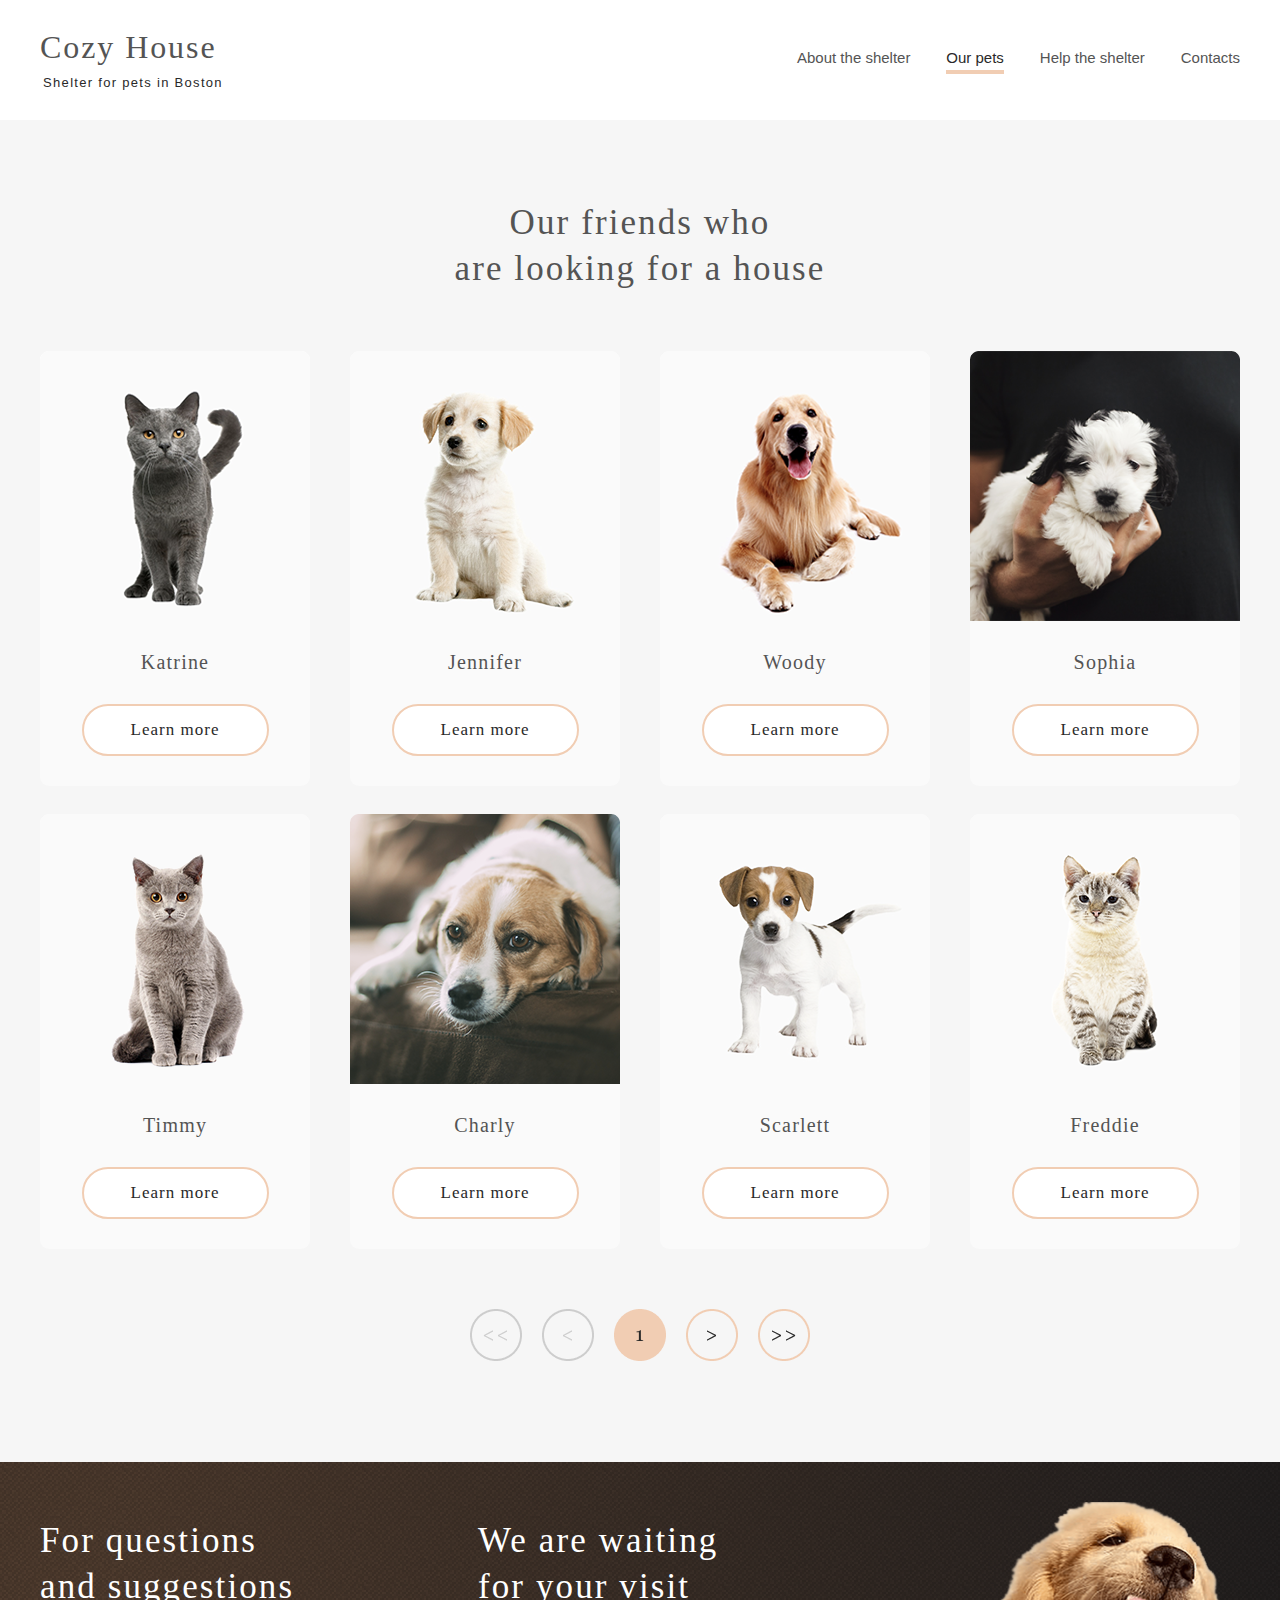
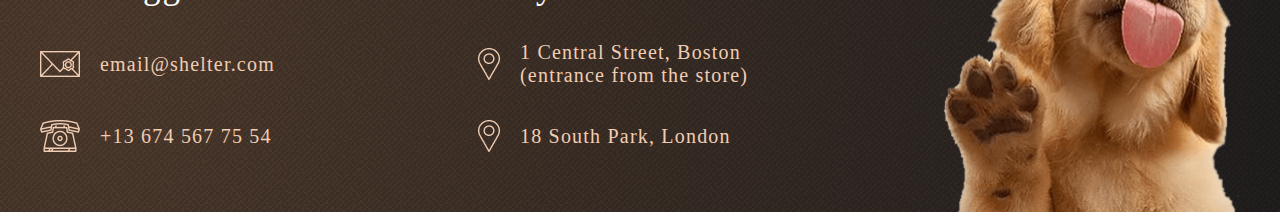
==== shelter/pets.html @ fb8a19b6 "feat: add pets.html, add style for pets.html, fix-bug on index.html" ====
<!DOCTYPE html>
<html lang="en">

<head>
    <meta charset="UTF-8">
    <meta http-equiv="X-UA-Compatible" content="IE=edge">
    <meta name="viewport" content="width=device-width, initial-scale=1.0">
    <link rel="stylesheet" href="./styles/style.css">
    <link rel="stylesheet" href="./fonts/arial/stylesheet.css">
    <link rel="stylesheet" href="./fonts/georgia/stylesheet.css">
    <link rel="shortcut icon" href="https://img.icons8.com/office/80/null/dog.png" type="image/x-icon">
    <title>Our Pets</title>
</head>

<body>
    <div class="wrapper ">
        <div class="wrapper-white">

            <header class="header-white">
                <div class="logo white-logo">
                    <h1>Cozy House</h1>
                    <p>Shelter for pets in Boston</p>
                </div>
                <nav class="nav-white">
                    <ul>
                        <li><a href="#">About the shelter </a></li>
                        <li><a class="a-our-pets" href="#">Our pets<div></div></a></li>
                        <li><a href="#">Help the shelter</a></li>
                        <li><a href="#">Contacts</a></li>
                    </ul>
                </nav>
            </header>

            <main>
                <div class="Our_pets">
                    <div class="content">
                        <div class="title">
                            <h1>Our friends who <br>
                                are looking for a house</h1>
                        </div>

                        <!-- FIRST CAROUSEL -->
                        <div class="carousel-2">

                            <div class="card">
                                <img src="./img/page-pets/carusel/pets-katrine.png" alt="pets katrine">
                                <h3>Katrine</h3>
                                <button>Learn more</button>
                            </div>

                            <div class="card">
                                <img src="./img/page-pets/carusel/pets-jennifer.png" alt="pets jennifer">
                                <h3>Jennifer</h3>
                                <button>Learn more</button>
                            </div>

                            <div class="card">
                                <img src="./img/page-pets/carusel/pets-woody.png" alt="pets woody">
                                <h3>Woody</h3>
                                <button>Learn more</button>
                            </div>
                            <div class="card">
                                <img src="./img/page-pets/carusel/pets-sophia.png" alt="pets Sophia">
                                <h3>Sophia</h3>
                                <button>Learn more</button>
                            </div>
                        </div>

                        <!-- SECOND CAROUSEL -->
                        <div class="carousel-2 carousel-3">

                            <div class="card">
                                <img src="./img/page-pets/carusel/pets-timmy.png" alt="pets Timmy">
                                <h3>Timmy</h3>
                                <button>Learn more</button>
                            </div>

                            <div class="card">
                                <img src="./img/page-pets/carusel/pets-charly.png" alt="pets Charly">
                                <h3>Charly</h3>
                                <button>Learn more</button>
                            </div>

                            <div class="card">
                                <img src="./img/page-pets/carusel/pets-scarlet.png" alt="pets Scarlett">
                                <h3>Scarlett</h3>
                                <button>Learn more</button>
                            </div>
                            <div class="card">
                                <img src="./img/page-pets/carusel/pets-freddie.png" alt="pets Freddie">
                                <h3>Freddie</h3>
                                <button>Learn more</button>
                            </div>
                        </div>

                        <!-- BUTTONS -->
                        <div class="navigation-buttons">
                            <ul>
                                <li><img src="./img/page-pets/buttons/1.png" alt="1"></li>
                                <li><img src="./img/page-pets/buttons/2.png" alt="2"></li>
                                <li><img src="./img/page-pets/buttons/3.png" alt="3"></li>
                                <li><img src="./img/page-pets/buttons/4.png" alt="4"></li>
                                <li><img src="./img/page-pets/buttons/5.png" alt="5"></li>
                            </ul>
                        </div>

                    </div>
                </div>
            </main>
            <footer class="">
                <div class="block_1">
                    <h2>For questions and suggestions</h2>

                    <div class="block_little">
                        <img src="./img/mail.png" alt="mail">
                        <p>email@shelter.com</p>
                    </div>

                    <div class="block_little">
                        <img src="./img/phone.png" alt="phone">
                        <p>+13 674 567 75 54</p>
                    </div>
                </div>


                <div class="block_2">

                    <h2>We are waiting for your visit</h2>
                    <div class="block_little">
                        <img src="./img/pin.png" alt="ping">
                        <p>1 Central Street, Boston (entrance from the store)</p>
                    </div>
                    <div class="block_little">
                        <img src="./img/pin.png" alt="pin">
                        <p>18 South Park, London</p>
                    </div>

                </div>
                <div class="img"><img src="./img/footer-puppy.png" alt="footer_puppy"></div>
            </footer>
        </div>
    </div>
</body>

</html>
---- shelter/styles/style.css ----
* {
  box-sizing: border-box;
  margin: 0;
  padding: 0;
}

ul {
  list-style: none;
}
ul li a {
  text-decoration: none;
  color: black;
}

.wrapper {
  margin: 0 auto;
  width: 1280px;
  background: url(../img/noise_transparent@2x.png), radial-gradient(100% 215.42% at 0% 0%, #5b483a 0%, #262425 100%);
}
.wrapper header {
  width: 1200px;
  margin: 0 auto;
  display: flex;
  justify-content: space-between;
  margin-bottom: 90px;
}
.wrapper header .logo {
  padding-top: 30px;
  width: 186px;
}
.wrapper header .logo h1 {
  font-family: "Georgia";
  font-style: normal;
  font-weight: 400;
  font-size: 32px;
  line-height: 110%;
  letter-spacing: 0.06em;
  color: #f1cdb3;
  margin-bottom: 10px;
}
.wrapper header .logo p {
  text-align: center;
  font-family: "Arial";
  font-style: normal;
  font-weight: 400;
  font-size: 13px;
  line-height: 15px;
  letter-spacing: 0.1em;
  color: #ffffff;
}
.wrapper header nav {
  padding-top: 46px;
}
.wrapper header nav ul {
  width: 443px;
  display: flex;
  justify-content: space-between;
}
.wrapper header nav ul li a {
  font-family: "Arial";
  font-style: normal;
  font-weight: 400;
  font-size: 15px;
  line-height: 160%;
  color: #cdcdcd;
}
.wrapper header nav ul li a:first-child {
  color: #fafafa;
}
.wrapper header nav ul li a:first-child div {
  border: #f1cdb3 solid 2px;
}
.wrapper .Not_only {
  width: 1200px;
  height: 728px;
  margin: 0 auto;
  display: flex;
  justify-content: space-between;
}
.wrapper .Not_only .content {
  padding-top: 165px;
  height: 322px;
}
.wrapper .Not_only .content h2 {
  width: 310px;
  height: 114px;
  margin-bottom: 41px;
  font-family: "Georgia";
  font-style: normal;
  font-weight: 400;
  font-size: 44px;
  line-height: 130%;
  color: #ffffff;
}
.wrapper .Not_only .content p {
  width: 460px;
  height: 72px;
  margin-bottom: 41px;
  font-family: "Arial";
  font-style: normal;
  font-weight: 400;
  font-size: 15px;
  line-height: 160%;
  color: #cdcdcd;
}
.wrapper .Not_only .content button {
  width: 207px;
  height: 52px;
  background: #f1cdb3;
  border-radius: 100px;
  border: 0;
  font-family: "Georgia";
  font-style: normal;
  font-weight: 400;
  font-size: 17px;
  line-height: 130%;
  letter-spacing: 0.06em;
  color: #292929;
}
.wrapper .About {
  height: 588px;
  background-color: white;
  padding-top: 80px;
}
.wrapper .About .container {
  display: flex;
  justify-content: space-evenly;
  align-items: center;
  margin: 0 auto;
  width: 1090px;
}
.wrapper .About .container .content {
  width: 430px;
  height: 380px;
}
.wrapper .About .container .content h2 {
  width: 370px;
  font-family: "Georgia";
  font-style: normal;
  font-weight: 400;
  font-size: 35px;
  line-height: 130%;
  letter-spacing: 0.06em;
  color: #545454;
  margin-bottom: 25px;
}
.wrapper .About .container .content p {
  font-family: "Arial";
  font-style: normal;
  font-weight: 400;
  font-size: 15px;
  line-height: 160%;
  margin-bottom: 25px;
  color: #4c4c4c;
}
.wrapper .About .container .content p:last-child {
  margin-bottom: 0px;
}
.wrapper .Our_Friends {
  background-color: #f6f6f6;
  height: 877px;
}
.wrapper .Our_Friends .container {
  width: 1185px;
  margin: 0 auto;
  display: flex;
  flex-direction: column;
  align-items: center;
}
.wrapper .Our_Friends .container h2 {
  padding-top: 80px;
  text-align: center;
  margin: 0 auto;
  width: 400px;
  font-family: "Georgia";
  font-style: normal;
  font-weight: 400;
  font-size: 35px;
  line-height: 130%;
  letter-spacing: 0.06em;
  color: #545454;
  margin-bottom: 60px;
}
.wrapper .Our_Friends .container .carousel {
  width: 1184px;
  display: flex;
  justify-content: space-between;
  margin-bottom: 59px;
}
.wrapper .Our_Friends .container .carousel .card {
  display: flex;
  flex-direction: column;
  margin: 0 auto;
  width: 270px;
  height: 435px;
  background: #fafafa;
  border-radius: 9px;
}
.wrapper .Our_Friends .container .carousel .card img {
  margin-bottom: 30px;
}
.wrapper .Our_Friends .container .carousel .card h3 {
  text-align: center;
  font-family: "Georgia";
  font-style: normal;
  font-weight: 400;
  font-size: 20px;
  line-height: 23px;
  letter-spacing: 0.06em;
  color: #545454;
  margin-bottom: 30px;
}
.wrapper .Our_Friends .container .carousel .card button {
  margin: 0 auto;
  width: 187px;
  height: 52px;
  border: 2px solid #f1cdb3;
  border-radius: 100px;
  color: #292929;
  background-color: white;
}
.wrapper .Our_Friends .container button {
  width: 261px;
  height: 52px;
  background: #f1cdb3;
  border-radius: 100px;
  border: 0;
  font-family: "Georgia";
  font-style: normal;
  font-weight: 400;
  font-size: 17px;
  line-height: 130%;
  letter-spacing: 0.06em;
  color: #292929;
}
.wrapper .Help {
  height: 611px;
  background-color: white;
}
.wrapper .Help .content {
  width: 1200px;
  margin: 0 auto;
}
.wrapper .Help .content h2 {
  padding-top: 80px;
  margin: 0 auto;
  margin-bottom: 60px;
  text-align: center;
  width: 320px;
  font-family: "Georgia";
  font-style: normal;
  font-weight: 400;
  font-size: 35px;
  line-height: 130%;
  letter-spacing: 0.06em;
  color: #545454;
}
.wrapper .Help .content .icons {
  width: 1200px;
  height: 281px;
  display: flex;
  flex-wrap: wrap;
}
.wrapper .Help .content .icons .card {
  margin: 0 auto;
  display: flex;
  align-items: center;
  flex-direction: column;
  justify-content: center;
  margin-bottom: 60px;
}
.wrapper .Help .content .icons .card img {
  margin-bottom: 29px;
}
.wrapper .Help .content .icons .card h3 {
  font-family: "Georgia";
  font-style: normal;
  font-weight: 400;
  font-size: 20px;
  line-height: 115%;
  text-align: center;
  letter-spacing: 0.06em;
  color: #545454;
}
.wrapper .Help .content .icons .card-1 {
  padding-left: 79px;
  margin-right: 108px;
}
.wrapper .Help .content .icons .card-2 {
  margin-right: 108px;
}
.wrapper .Help .content .icons .card-3 {
  margin-right: 108px;
}
.wrapper .Help .content .icons .card-4 {
  margin-right: 108px;
}
.wrapper .Help .content .icons .card-5 {
  margin-right: 87px;
}
.wrapper .Help .content .icons .card-6 {
  padding-left: 67px;
  margin-right: 16px;
}
.wrapper .Help .content .icons .card-7 {
  margin-right: 11px;
}
.wrapper .Help .content .icons .card-7 img {
  margin-bottom: 27px;
}
.wrapper .Help .content .icons .card-8 {
  margin-right: 17px;
}
.wrapper .Help .content .icons .card-8 img {
  margin-bottom: 29px;
}
.wrapper .Help .content .icons .card-9 {
  margin-right: 169px;
}
.wrapper .In_addition {
  height: 462px;
  padding-top: 80px;
  background: #f6f6f6;
  display: flex;
  justify-content: center;
  gap: 30px;
}
.wrapper .In_addition .img {
  padding-top: 12px;
}
.wrapper .In_addition .content h2 {
  width: 300px;
  font-family: "Georgia";
  font-style: normal;
  font-weight: 400;
  font-size: 35px;
  line-height: 130%;
  letter-spacing: 0.06em;
  color: #545454;
  margin-bottom: 20px;
}
.wrapper .In_addition .content h3 {
  font-family: "Georgia";
  font-style: normal;
  font-weight: 400;
  font-size: 15px;
  line-height: 110%;
  letter-spacing: 0.06em;
  color: #545454;
  margin-bottom: 20px;
}
.wrapper .In_addition .content .number_card {
  display: flex;
  justify-content: center;
  align-items: center;
  padding: 10px 15px;
  gap: 14px;
  width: 349px;
  height: 43px;
  background: #f1cdb3;
  border-radius: 9px;
  margin-bottom: 20px;
  font-family: "Georgia";
  font-style: normal;
  font-weight: 400;
  font-size: 20px;
  line-height: 115%;
  letter-spacing: 0.06em;
  color: #545454;
}
.wrapper .In_addition .content .pp {
  width: 380px;
  font-family: "Arial";
  font-style: italic;
  font-weight: 400;
  font-size: 12px;
  line-height: 18px;
  color: #b2b2b2;
}
.wrapper footer {
  height: 350px;
  display: flex;
}
.wrapper footer h2 {
  width: 280px;
  font-family: "Georgia";
  font-style: normal;
  font-weight: 400;
  font-size: 35px;
  line-height: 130%;
  letter-spacing: 0.06em;
  color: #ffffff;
}
.wrapper footer p {
  width: 265px;
  font-family: "Georgia";
  font-style: normal;
  font-weight: 400;
  font-size: 20px;
  line-height: 115%;
  letter-spacing: 0.06em;
  color: #f1cdb3;
}
.wrapper footer .block_1 {
  padding-left: 40px;
  padding-top: 56px;
}
.wrapper footer .block_1 h2 {
  margin-bottom: 42px;
}
.wrapper footer .block_1 .block_little {
  margin-bottom: 43px;
}
.wrapper footer .block_2 {
  padding-left: 113px;
  padding-top: 56px;
}
.wrapper footer .block_2 h2 {
  margin-bottom: 32px;
}
.wrapper footer .block_2 .block_little {
  margin-bottom: 33px;
}
.wrapper footer .block_little {
  display: flex;
  justify-content: center;
  align-items: center;
  gap: 20px;
}
.wrapper footer .img {
  padding-left: 155px;
  padding-top: 40px;
}
.wrapper .wrapper-white {
  background: #ffffff;
}
.wrapper .wrapper-white .header-white {
  margin-bottom: 0px;
  height: 120px;
}
.wrapper .wrapper-white .header-white .white-logo h1 {
  font-family: "Georgia";
  font-style: normal;
  font-weight: 400;
  font-size: 32px;
  line-height: 110%;
  letter-spacing: 0.06em;
  color: #545454;
  margin-bottom: 10px;
}
.wrapper .wrapper-white .header-white .white-logo p {
  text-align: center;
  font-family: "Arial";
  font-style: normal;
  font-weight: 400;
  font-size: 13px;
  line-height: 15px;
  letter-spacing: 0.1em;
  color: #292929;
}
.wrapper .wrapper-white .header-white .nav-white ul li a {
  font-family: "Arial";
  font-style: normal;
  font-weight: 400;
  font-size: 15px;
  line-height: 160%;
  color: #545454;
}
.wrapper .wrapper-white .header-white .nav-white ul li afirst-child {
  color: #545454;
}
.wrapper .wrapper-white .header-white .nav-white ul li afirst-child div {
  border: none;
}
.wrapper .wrapper-white .header-white .nav-white ul li .a-our-pets {
  color: #292929;
}
.wrapper .wrapper-white .header-white .nav-white ul li .a-our-pets div {
  border: #f1cdb3 solid 2px;
}
.wrapper .wrapper-white .Our_pets {
  background: #f6f6f6;
  height: 1342px;
}
.wrapper .wrapper-white .Our_pets .content {
  margin: 0 auto;
  width: 1200px;
}
.wrapper .wrapper-white .Our_pets .content .title h1 {
  padding-top: 80px;
  margin: 0 auto;
  width: 400px;
  font-family: "Georgia";
  font-style: normal;
  font-weight: 400;
  font-size: 35px;
  line-height: 130%;
  text-align: center;
  letter-spacing: 0.06em;
  color: #545454;
}
.wrapper .wrapper-white .Our_pets .content .carousel-2 {
  width: 1184px;
  display: flex;
  justify-content: space-between;
  padding-top: 60px;
  margin-bottom: 28px;
  gap: 40px;
}
.wrapper .wrapper-white .Our_pets .content .carousel-2 .card {
  display: flex;
  flex-direction: column;
  margin: 0 auto;
  width: 270px;
  height: 435px;
  background: #fafafa;
  border-radius: 9px;
}
.wrapper .wrapper-white .Our_pets .content .carousel-2 .card img {
  margin-bottom: 30px;
}
.wrapper .wrapper-white .Our_pets .content .carousel-2 .card h3 {
  text-align: center;
  font-family: "Georgia";
  font-style: normal;
  font-weight: 400;
  font-size: 20px;
  line-height: 23px;
  letter-spacing: 0.06em;
  color: #545454;
  margin-bottom: 30px;
}
.wrapper .wrapper-white .Our_pets .content .carousel-2 .card button {
  margin: 0 auto;
  width: 187px;
  height: 52px;
  border: 2px solid #f1cdb3;
  border-radius: 100px;
  color: #292929;
  background-color: white;
  font-family: "Georgia";
  font-style: normal;
  font-weight: 400;
  font-size: 17px;
  line-height: 130%;
  letter-spacing: 0.06em;
  color: #292929;
}
.wrapper .wrapper-white .Our_pets .content .carousel-3 {
  padding-top: 0px;
  margin-bottom: 60px;
}
.wrapper .wrapper-white .Our_pets .content .navigation-buttons ul {
  display: flex;
  justify-content: space-between;
  margin: 0 auto;
  width: 340px;
}
.wrapper .wrapper-white footer {
  background: url(../img/noise_transparent@2x.png), radial-gradient(110.67% 538.64% at 5.73% 50%, #513d2f 0%, #1a1a1c 100%), #211f20;
}
---- shelter/fonts/arial/stylesheet.css ----
@font-face {
    font-family: 'Arial';
    src: url('Arial-Black.ttf') format('truetype');
    font-weight: 900;
    font-style: normal;
    font-display: swap;
}

@font-face {
    font-family: 'Arial';
    src: url('Arial-BoldMT.ttf') format('truetype');
    font-weight: bold;
    font-style: normal;
    font-display: swap;
}

@font-face {
    font-family: 'Arial';
    src: url('Arial-BoldItalicMT.ttf') format('truetype');
    font-weight: bold;
    font-style: italic;
    font-display: swap;
}

@font-face {
    font-family: 'Arial Narrow';
    src: url('ArialNarrow.ttf') format('truetype');
    font-weight: normal;
    font-style: normal;
    font-display: swap;
}

@font-face {
    font-family: 'Arial Narrow';
    src: url('ArialNarrow-BoldItalic.ttf') format('truetype');
    font-weight: bold;
    font-style: italic;
    font-display: swap;
}

@font-face {
    font-family: 'Arial Narrow';
    src: url('ArialNarrow-Bold.ttf') format('truetype');
    font-weight: bold;
    font-style: normal;
    font-display: swap;
}

@font-face {
    font-family: 'Arial';
    src: url('Arial-ItalicMT.ttf') format('truetype');
    font-weight: normal;
    font-style: italic;
    font-display: swap;
}

@font-face {
    font-family: 'Arial Narrow';
    src: url('ArialNarrow-Italic.ttf') format('truetype');
    font-weight: normal;
    font-style: italic;
    font-display: swap;
}

@font-face {
    font-family: 'Arial';
    src: url('ArialMT.ttf') format('truetype');
    font-weight: normal;
    font-style: normal;
    font-display: swap;
}
---- shelter/fonts/georgia/stylesheet.css ----
@font-face {
    font-family: 'Georgia';
    src: url('Georgia-Bold.ttf') format('truetype');
    font-weight: bold;
    font-style: normal;
    font-display: swap;
}

@font-face {
    font-family: 'Georgia';
    src: url('Georgia.ttf') format('truetype');
    font-weight: normal;
    font-style: normal;
    font-display: swap;
}

@font-face {
    font-family: 'Georgia';
    src: url('Georgia-Italic.ttf') format('truetype');
    font-weight: normal;
    font-style: italic;
    font-display: swap;
}

@font-face {
    font-family: 'Georgia';
    src: url('Georgia-BoldItalic.ttf') format('truetype');
    font-weight: bold;
    font-style: italic;
    font-display: swap;
}
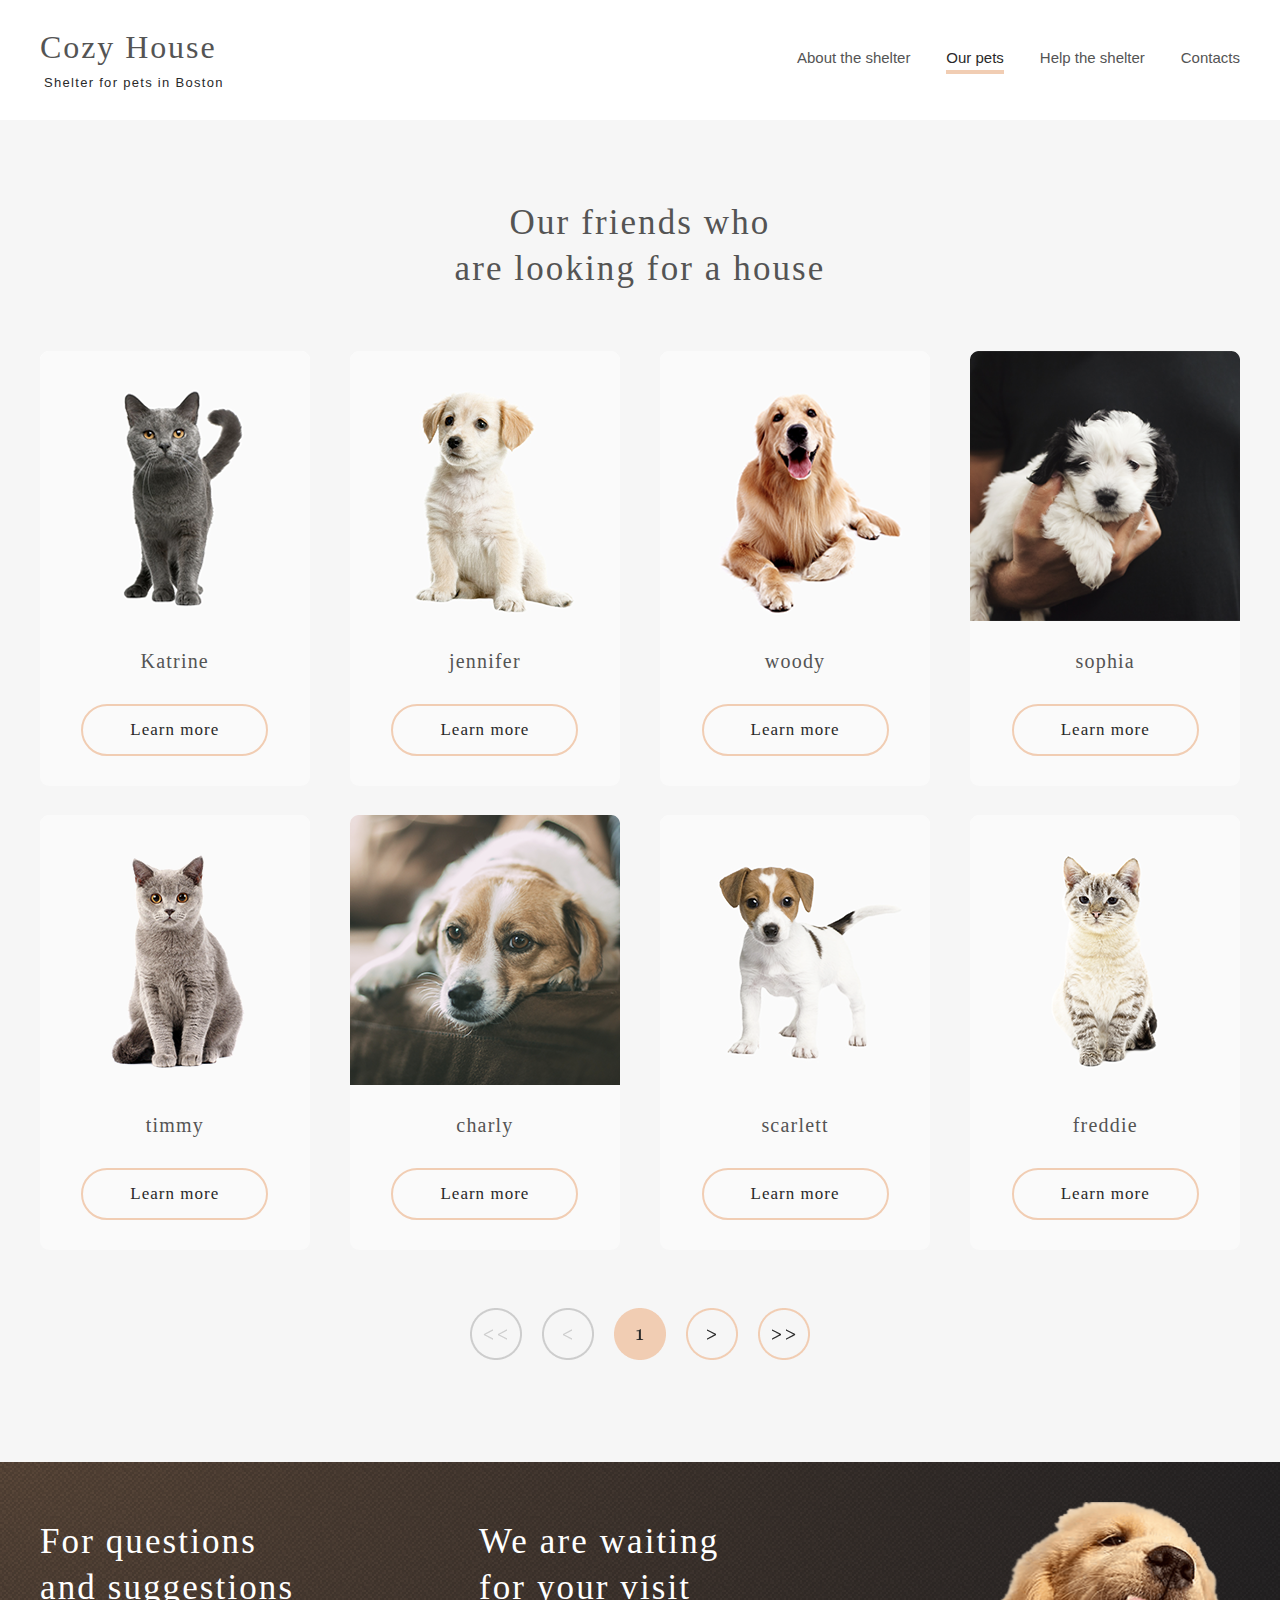
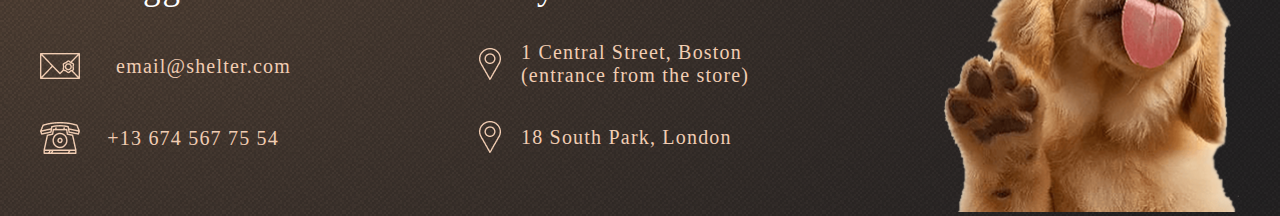
==== commit df623974: "feat:update pets.html, style.css" ====
--- a/shelter/pets.html
+++ b/shelter/pets.html
@@ -13,133 +13,164 @@
 </head>
 
 <body>
-    <div class="wrapper ">
-        <div class="wrapper-white">
+    <div class="wrapper wrapper-white">
 
-            <header class="header-white">
-                <div class="logo white-logo">
-                    <h1>Cozy House</h1>
-                    <p>Shelter for pets in Boston</p>
-                </div>
-                <nav class="nav-white">
-                    <ul>
-                        <li><a href="#">About the shelter </a></li>
-                        <li><a class="a-our-pets" href="#">Our pets<div></div></a></li>
-                        <li><a href="#">Help the shelter</a></li>
-                        <li><a href="#">Contacts</a></li>
-                    </ul>
-                </nav>
-            </header>
+        <header class="header header-white">
 
-            <main>
-                <div class="Our_pets">
-                    <div class="content">
-                        <div class="title">
-                            <h1>Our friends who <br>
-                                are looking for a house</h1>
+            <div class="logo logo-white">
+                <div class="cozy cozy-white">Cozy House</div>
+                <div class="shelter shelter-white">Shelter for pets in Boston</div>
+            </div>
+
+            <nav class="nav nav-white"> <!-- nav -->
+
+                <div class="burger-menu burger-menu-white">
+                    <div class="line"></div>
+                    <div class="line"></div>
+                    <div class="line"></div>
+                </div> <!-- burger-menu -->
+
+                <ul class="nav-menu nav-menu-white">
+                    <li><a href="./index.html#about">About the shelter </a></li>
+                    <li><a class="link-our" href="./pets.html#our-pets">Our pets<div></div></a></li>
+                    <li><a href="#our-pets">Help the shelter</a></li>
+                    <li><a href="#contacts">Contacts</a></li>
+                </ul> <!-- nav-menu -->
+            </nav><!-- nav -->
+
+        </header><!-- header-white -->
+
+
+        <main>
+
+            <div class="our_friends our_friends-white " id="our-pets">
+                <div class=" container">
+                    <h2>Our friends who <br> are looking for a house</h2>
+
+                    <div class="cards">
+
+                        <img class="first-arrow hide-on-mobile hide-on-white"
+                            src="./img/main-page/3_our_friends/button_arrow.svg" alt="arrow"><!-- arrow -->
+
+                        <div class="card">
+                            <img src="./img/main-page/3_our_friends/pets-katrine.png" alt="katrine">
+                            <p>Katrine</p>
+                            <button>Learn more</button>
+                        </div> <!-- cars -->
+
+                        <div class="card hide-on-mobile">
+                            <img src="./img/main-page/3_our_friends/pets-jennifer.png" alt="jennifer">
+                            <p>jennifer</p>
+                            <button>Learn more</button>
+                        </div> <!-- card -->
+
+                        <div class="card hide-on-mobile hide-on-tablet">
+                            <img src="./img/main-page/3_our_friends/pets-woody.png" alt="woody">
+                            <p>woody</p>
+                            <button>Learn more</button>
+                        </div> <!-- card -->
+
+                        <div class="card hide-on-mobile hide-on-tablet">
+                            <img src="./img/our_pets-page/carusel/pets-sophia.png" alt="sophia">
+                            <p>sophia</p>
+                            <button>Learn more</button>
+                        </div> <!-- card -->
+
+                        <div class="card hide-on-mobile hide-on-tablet">
+                            <img src="./img/our_pets-page/carusel/pets-timmy.png" alt="timmy">
+                            <p>timmy</p>
+                            <button>Learn more</button>
+                        </div> <!-- card -->
+
+                        <div class="card hide-on-mobile hide-on-tablet">
+                            <img src="./img/our_pets-page/carusel/pets-charly.png" alt="charly">
+                            <p>charly</p>
+                            <button>Learn more</button>
+                        </div> <!-- card -->
+
+                        <div class="card hide-on-mobile hide-on-tablet">
+                            <img src="./img/our_pets-page/carusel/pets-scarlet.png" alt="scarlet">
+                            <p>scarlett</p>
+                            <button>Learn more</button>
+                        </div> <!-- card -->
+
+                        <div class="card hide-on-mobile hide-on-tablet">
+                            <img src="./img/our_pets-page/carusel/pets-freddie.png" alt="freddie">
+                            <p>freddie</p>
+                            <button>Learn more</button>
+                        </div> <!-- card -->
+
+
+
+                        <img class="second-arrow hide-on-mobile hide-on-white"
+                            src="./img/main-page/3_our_friends/button_arrow_2.svg" alt="arrow">
+                        <!-- arrow -->
+                    </div> <!-- cards -->
+                    <div class="card-white-nav">
+                        <ul>
+                            <li><img src="./img/our_pets-page/buttons/1.png" alt="1"></li>
+                            <li><img src="./img/our_pets-page/buttons/2.png" alt="2"></li>
+                            <li><img src="./img/our_pets-page/buttons/3.png" alt="3"></li>
+                            <li><img src="./img/our_pets-page/buttons/4.png" alt="4"></li>
+                            <li><img src="./img/our_pets-page/buttons/5.png" alt="5"></li>
+                        </ul>
+                    </div> <!-- card-white-nav -->
+
+                    <div class="card-mobile-nav">
+                        <img class="first-arrow" src="./img/main-page/3_our_friends/button_arrow.svg" alt="arrow">
+                        <img src="./img/main-page/3_our_friends/button_arrow_2.svg" alt="arrow">
+                    </div>
+
+                    <button class="button-get hide-on-white">Get to know the rest</button>
+                </div> <!-- container -->
+            </div><!--Our friends -->
+
+
+
+        </main>
+
+        <footer class="footer footer-white" id="contacts"> <!-- footer -->
+
+            <div class="container">
+                <div class="global-container">
+                    <div class="first-container">
+                        <h2>For questions and suggestions</h2>
+
+                        <div class="first-container-mobile contacts">
+                            <img src="./img/main-page/6_footer/mail.png" alt="mail">
+                            <p>email@shelter.com</p>
                         </div>
 
-                        <!-- FIRST CAROUSEL -->
-                        <div class="carousel-2">
+                        <div class="second-container-mobile contacts">
+                            <img src="./img/main-page/6_footer/phone.png" alt="phone">
+                            <p>+13 674 567 75 54</p>
+                        </div>
 
-                            <div class="card">
-                                <img src="./img/page-pets/carusel/pets-katrine.png" alt="pets katrine">
-                                <h3>Katrine</h3>
-                                <button>Learn more</button>
+                    </div> <!-- first-container -->
+
+                    <div class="second-container">
+                        <h3>We are waiting for your visit</h3>
+                        <div class="adress">
+                            <div class="third-container-mobile">
+                                <img src="./img/main-page/6_footer/pin.png" alt="adress">
+                                <p>1 Central Street, Boston <br> (entrance from the store)</p>
                             </div>
 
-                            <div class="card">
-                                <img src="./img/page-pets/carusel/pets-jennifer.png" alt="pets jennifer">
-                                <h3>Jennifer</h3>
-                                <button>Learn more</button>
-                            </div>
-
-                            <div class="card">
-                                <img src="./img/page-pets/carusel/pets-woody.png" alt="pets woody">
-                                <h3>Woody</h3>
-                                <button>Learn more</button>
-                            </div>
-                            <div class="card">
-                                <img src="./img/page-pets/carusel/pets-sophia.png" alt="pets Sophia">
-                                <h3>Sophia</h3>
-                                <button>Learn more</button>
+                            <div class="four-container-mobile">
+                                <img src="./img/main-page/6_footer/pin.png" alt="adress">
+                                <p>18 South Park, London</p>
                             </div>
                         </div>
+                    </div> <!-- second-container" -->
+                </div> <!-- global-container -->
 
-                        <!-- SECOND CAROUSEL -->
-                        <div class="carousel-2 carousel-3">
+                <img class="img-footer" src="./img/main-page/6_footer/footer-puppy.png" alt="footer-puppy">
 
-                            <div class="card">
-                                <img src="./img/page-pets/carusel/pets-timmy.png" alt="pets Timmy">
-                                <h3>Timmy</h3>
-                                <button>Learn more</button>
-                            </div>
+            </div> <!-- container -->
 
-                            <div class="card">
-                                <img src="./img/page-pets/carusel/pets-charly.png" alt="pets Charly">
-                                <h3>Charly</h3>
-                                <button>Learn more</button>
-                            </div>
+        </footer><!-- footer-white -->
 
-                            <div class="card">
-                                <img src="./img/page-pets/carusel/pets-scarlet.png" alt="pets Scarlett">
-                                <h3>Scarlett</h3>
-                                <button>Learn more</button>
-                            </div>
-                            <div class="card">
-                                <img src="./img/page-pets/carusel/pets-freddie.png" alt="pets Freddie">
-                                <h3>Freddie</h3>
-                                <button>Learn more</button>
-                            </div>
-                        </div>
-
-                        <!-- BUTTONS -->
-                        <div class="navigation-buttons">
-                            <ul>
-                                <li><img src="./img/page-pets/buttons/1.png" alt="1"></li>
-                                <li><img src="./img/page-pets/buttons/2.png" alt="2"></li>
-                                <li><img src="./img/page-pets/buttons/3.png" alt="3"></li>
-                                <li><img src="./img/page-pets/buttons/4.png" alt="4"></li>
-                                <li><img src="./img/page-pets/buttons/5.png" alt="5"></li>
-                            </ul>
-                        </div>
-
-                    </div>
-                </div>
-            </main>
-            <footer class="">
-                <div class="block_1">
-                    <h2>For questions and suggestions</h2>
-
-                    <div class="block_little">
-                        <img src="./img/mail.png" alt="mail">
-                        <p>email@shelter.com</p>
-                    </div>
-
-                    <div class="block_little">
-                        <img src="./img/phone.png" alt="phone">
-                        <p>+13 674 567 75 54</p>
-                    </div>
-                </div>
-
-
-                <div class="block_2">
-
-                    <h2>We are waiting for your visit</h2>
-                    <div class="block_little">
-                        <img src="./img/pin.png" alt="ping">
-                        <p>1 Central Street, Boston (entrance from the store)</p>
-                    </div>
-                    <div class="block_little">
-                        <img src="./img/pin.png" alt="pin">
-                        <p>18 South Park, London</p>
-                    </div>
-
-                </div>
-                <div class="img"><img src="./img/footer-puppy.png" alt="footer_puppy"></div>
-            </footer>
-        </div>
-    </div>
+    </div> <!-- wrapper-white -->
 </body>
 
 </html>--- a/shelter/styles/style.css
+++ b/shelter/styles/style.css
@@ -1,34 +1,113 @@
+@charset "UTF-8";
 * {
   box-sizing: border-box;
   margin: 0;
   padding: 0;
 }
 
+html {
+  scroll-behavior: smooth;
+}
+
+body {
+  margin: 0 auto;
+}
+
 ul {
   list-style: none;
 }
 ul li a {
   text-decoration: none;
-  color: black;
 }
 
+.footer-white h3, .footer-white h2, .wrapper-white .our_friends .container h2, .footer h3, .footer h2, .wrapper .main .donation .container h2, .wrapper .main .help .container h2, .wrapper .main .our_friends .container h2, .wrapper .main .about .container h2, .wrapper .main .not_only .container h1 {
+  font-family: "Georgia";
+  font-style: normal;
+  font-weight: 400;
+  font-size: 25px;
+  line-height: 130%;
+  letter-spacing: 0.06em;
+}
+
+.footer-white .adress p, .footer-white .contacts, .footer .adress p, .footer .contacts {
+  font-family: "Georgia";
+  font-style: normal;
+  font-weight: 400;
+  font-size: 20px;
+  line-height: 115%;
+}
+
+.wrapper .main .donation .container button, .wrapper .main .help .container .icons .icon-card p {
+  font-family: "Georgia";
+  font-style: normal;
+  font-weight: 400;
+  font-size: 15px;
+  line-height: 110%;
+  letter-spacing: 0.06em;
+}
+
+.wrapper .main .donation .container h3, .wrapper .main .about .container p, .wrapper .main .not_only .container p, .wrapper .header .nav .nav-menu {
+  font-family: "Arial";
+  font-style: normal;
+  font-weight: 400;
+  font-size: 15px;
+  line-height: 160%;
+}
+
+.wrapper-white .our_friends .container .card P, .wrapper .main .our_friends .container .card P {
+  font-family: "Georgia";
+  font-style: normal;
+  font-weight: 400;
+  font-size: 20px;
+  line-height: 23px;
+  letter-spacing: 0.06em;
+}
+
+.wrapper .main .donation .container p {
+  text-align: justify;
+  margin-bottom: 42px;
+  font-family: "Arial";
+  font-style: italic;
+  font-weight: 400;
+  font-size: 12px;
+  line-height: 18px;
+}
+
+/* main */
 .wrapper {
   margin: 0 auto;
-  width: 1280px;
-  background: url(../img/noise_transparent@2x.png), radial-gradient(100% 215.42% at 0% 0%, #5b483a 0%, #262425 100%);
-}
-.wrapper header {
-  width: 1200px;
-  margin: 0 auto;
+  background: url(../img/background/noise_transparent@2x.png), radial-gradient(100% 215.42% at 0% 0%, #5b483a 0%, #262425 100%);
+  /* header */
+  /* header-white >> pets page */
+  /* main */
+}
+.wrapper .header {
   display: flex;
   justify-content: space-between;
-  margin-bottom: 90px;
-}
-.wrapper header .logo {
-  padding-top: 30px;
-  width: 186px;
-}
-.wrapper header .logo h1 {
+  align-items: center;
+  padding: 30px 20px 60px 20px;
+  margin: 0 auto;
+  /* logo */
+}
+@media (min-width: 768px) {
+  .wrapper .header {
+    padding-left: 30px;
+    padding-right: 30px;
+  }
+}
+@media (min-width: 1280px) {
+  .wrapper .header {
+    padding-left: 40px;
+    padding-right: 40px;
+  }
+}
+@media (min-width: 1281px) {
+  .wrapper .header {
+    width: 1280px;
+  }
+}
+.wrapper .header .logo .cozy {
+  margin-bottom: 10px;
   font-family: "Georgia";
   font-style: normal;
   font-weight: 400;
@@ -36,10 +115,9 @@
   line-height: 110%;
   letter-spacing: 0.06em;
   color: #f1cdb3;
-  margin-bottom: 10px;
-}
-.wrapper header .logo p {
-  text-align: center;
+}
+.wrapper .header .logo .shelter {
+  padding-left: 4px;
   font-family: "Arial";
   font-style: normal;
   font-weight: 400;
@@ -48,67 +126,367 @@
   letter-spacing: 0.1em;
   color: #ffffff;
 }
-.wrapper header nav {
-  padding-top: 46px;
-}
-.wrapper header nav ul {
-  width: 443px;
+.wrapper .header .nav {
+  /* burger-menu */
+  /* nav-menu */
+}
+.wrapper .header .nav .burger-menu {
+  /* line */
+}
+.wrapper .header .nav .burger-menu .line {
+  width: 30px;
+  margin-bottom: 8px;
+  border: 1px solid #f1cdb3;
+  /* last-child */
+}
+.wrapper .header .nav .burger-menu .line:last-child {
+  margin-bottom: 0px;
+}
+@media (min-width: 768px) {
+  .wrapper .header .nav .burger-menu {
+    display: none;
+  }
+}
+.wrapper .header .nav .nav-menu {
   display: flex;
   justify-content: space-between;
-}
-.wrapper header nav ul li a {
-  font-family: "Arial";
-  font-style: normal;
-  font-weight: 400;
-  font-size: 15px;
-  line-height: 160%;
+  width: 443px;
+  /* li */
+}
+@media (max-width: 767px) {
+  .wrapper .header .nav .nav-menu {
+    display: none;
+  }
+}
+.wrapper .header .nav .nav-menu li a {
   color: #cdcdcd;
 }
-.wrapper header nav ul li a:first-child {
+.wrapper .header .nav .nav-menu li a:first-child div {
+  border: #f1cdb3 solid 2px;
+}
+.wrapper .header .nav .nav-menu li .link-about {
   color: #fafafa;
 }
-.wrapper header nav ul li a:first-child div {
-  border: #f1cdb3 solid 2px;
-}
-.wrapper .Not_only {
-  width: 1200px;
-  height: 728px;
-  margin: 0 auto;
+.wrapper .header-white {
+  background: #ffffff;
+  padding-bottom: 30px;
+  /* logo */
+  /* nav-white */
+}
+.wrapper .header-white .logo-white .cozy-white {
+  color: #545454;
+}
+.wrapper .header-white .logo-white .shelter-white {
+  color: #292929;
+}
+.wrapper .header-white .nav-white {
+  /* burger-menu-white */
+  /* nav-white-menu */
+}
+.wrapper .header-white .nav-white .burger-menu-white {
+  color: #000000;
+}
+.wrapper .header-white .nav-white .nav-menu-white li a {
+  color: #545454;
+}
+.wrapper .header-white .nav-white .nav-menu-white li .link-our {
+  color: #292929;
+}
+.wrapper .main {
+  /* not_only */
+  /* about */
+  /* our_friends */
+  /* help */
+  /* donation */
+}
+.wrapper .main .not_only {
+  /* button */
+}
+.wrapper .main .not_only .container {
   display: flex;
-  justify-content: space-between;
-}
-.wrapper .Not_only .content {
-  padding-top: 165px;
-  height: 322px;
-}
-.wrapper .Not_only .content h2 {
-  width: 310px;
-  height: 114px;
-  margin-bottom: 41px;
-  font-family: "Georgia";
-  font-style: normal;
-  font-weight: 400;
-  font-size: 44px;
-  line-height: 130%;
+  flex-direction: column;
+  width: 93.75%;
+  margin: 0 auto;
+  text-align: center;
+  /* media */
+  /* h1 */
+  /* p */
+}
+@media (min-width: 1280px) {
+  .wrapper .main .not_only .container {
+    flex-direction: row;
+  }
+}
+@media (min-width: 1280px) {
+  .wrapper .main .not_only .container .general-not-only {
+    text-align: left;
+  }
+}
+@media (min-width: 1281px) {
+  .wrapper .main .not_only .container {
+    width: 1280px;
+  }
+}
+.wrapper .main .not_only .container h1 {
   color: #ffffff;
-}
-.wrapper .Not_only .content p {
-  width: 460px;
-  height: 72px;
-  margin-bottom: 41px;
-  font-family: "Arial";
-  font-style: normal;
-  font-weight: 400;
-  font-size: 15px;
-  line-height: 160%;
+  margin-bottom: 42px;
+  /* media */
+}
+@media (min-width: 768px) {
+  .wrapper .main .not_only .container h1 {
+    font-family: "Georgia";
+    font-style: normal;
+    font-weight: 400;
+    font-size: 44px;
+    line-height: 130%;
+    text-align: left;
+    padding-left: 129px;
+    letter-spacing: normal;
+  }
+}
+@media (min-width: 1280px) {
+  .wrapper .main .not_only .container h1 {
+    padding-top: 194px;
+    padding-left: 0px;
+  }
+}
+.wrapper .main .not_only .container p {
   color: #cdcdcd;
-}
-.wrapper .Not_only .content button {
+  margin-bottom: 42px;
+}
+@media (min-width: 768px) {
+  .wrapper .main .not_only .container p {
+    margin: 0 auto;
+    width: 63.7%;
+    text-align: justify;
+    margin-bottom: 42px;
+  }
+}
+@media (min-width: 1280px) {
+  .wrapper .main .not_only .container p {
+    margin: 0;
+    width: 92%;
+    margin-bottom: 40px;
+  }
+}
+.wrapper .main .not_only button {
   width: 207px;
   height: 52px;
   background: #f1cdb3;
   border-radius: 100px;
-  border: 0;
+  margin: 0 auto;
+  margin-bottom: 105px;
+  border: none;
+  color: #292929;
+  letter-spacing: 0.06em;
+  font-family: "Georgia";
+  font-style: normal;
+  font-weight: 400;
+  font-size: 17px;
+  line-height: 130%;
+}
+@media (min-width: 1280px) {
+  .wrapper .main .not_only button {
+    margin: 0;
+  }
+}
+.wrapper .main .not_only img {
+  padding-left: 13.75%;
+}
+@media (min-width: 768px) {
+  .wrapper .main .not_only img {
+    padding-left: 21.76%;
+  }
+}
+@media (min-width: 1280px) {
+  .wrapper .main .not_only img {
+    width: 58.5%;
+    padding-left: 0%;
+    padding-top: 30px;
+  }
+}
+.wrapper .main .about {
+  background: #ffffff;
+  /* about container */
+}
+.wrapper .main .about .container {
+  width: 84.375%;
+  text-align: center;
+  margin: 0 auto;
+  /* h2 */
+  /* p */
+  /* p */
+}
+@media (min-width: 768px) {
+  .wrapper .main .about .container {
+    width: 56%;
+  }
+}
+@media (min-width: 1280px) {
+  .wrapper .main .about .container {
+    display: flex;
+    flex-direction: row-reverse;
+    justify-content: center;
+    width: 100%;
+  }
+}
+@media (min-width: 1280px) {
+  .wrapper .main .about .container .general-about {
+    width: 430px;
+  }
+}
+.wrapper .main .about .container h2 {
+  color: #545454;
+  padding-top: 42px;
+  margin-bottom: 25px;
+}
+@media (min-width: 768px) {
+  .wrapper .main .about .container h2 {
+    font-family: "Georgia";
+    font-style: normal;
+    font-weight: 400;
+    font-size: 35px;
+    line-height: 130%;
+    letter-spacing: 0.06em;
+    text-align: start;
+    padding-top: 80px;
+  }
+}
+@media (min-width: 1280px) {
+  .wrapper .main .about .container h2 {
+    padding-top: 94px;
+  }
+}
+.wrapper .main .about .container p {
+  color: #4c4c4c;
+  text-align: justify;
+  margin-bottom: 22px;
+}
+@media (min-width: 768px) {
+  .wrapper .main .about .container p {
+    text-align: start;
+    margin-bottom: 23.5px;
+  }
+}
+.wrapper .main .about .container .second-p {
+  margin-bottom: 42px;
+}
+@media (min-width: 768px) {
+  .wrapper .main .about .container .second-p {
+    margin-bottom: 80px;
+  }
+}
+.wrapper .main .about .container img {
+  width: 96%;
+  margin-bottom: 38px;
+}
+@media (min-width: 768px) {
+  .wrapper .main .about .container img {
+    width: 70%;
+    margin-bottom: 96px;
+  }
+}
+@media (min-width: 1280px) {
+  .wrapper .main .about .container img {
+    width: 300px;
+    height: 408px;
+    margin-top: 80px;
+    padding-left: 11px;
+    margin-right: 122px;
+    margin-bottom: 100px;
+  }
+}
+.wrapper .main .our_friends {
+  background: #f6f6f6;
+  /* ouer_friends container */
+}
+.wrapper .main .our_friends .container {
+  margin: 0 auto;
+  text-align: center;
+  /* h2 */
+  /* card */
+  /* card-navigation */
+}
+@media (min-width: 1281px) {
+  .wrapper .main .our_friends .container {
+    width: 1280px;
+  }
+}
+.wrapper .main .our_friends .container h2 {
+  color: #545454;
+  padding-top: 42px;
+  margin-bottom: 42px;
+}
+@media (min-width: 768px) {
+  .wrapper .main .our_friends .container h2 {
+    font-family: "Georgia";
+    font-style: normal;
+    font-weight: 400;
+    font-size: 35px;
+    line-height: 130%;
+    letter-spacing: 0.06em;
+    padding-top: 80px;
+    margin-bottom: 60px;
+  }
+}
+@media (max-width: 767px) {
+  .wrapper .main .our_friends .container .cards .hide-on-mobile {
+    display: none;
+  }
+}
+@media (max-width: 1279px) {
+  .wrapper .main .our_friends .container .cards .hide-on-tablet {
+    display: none;
+  }
+}
+@media (min-width: 768px) {
+  .wrapper .main .our_friends .container .cards {
+    display: flex;
+    margin: 0 auto;
+    width: 92.2%;
+    margin-bottom: 39px;
+    /* стрела которая будет в десктопной версии */
+    /* стрела которая будет в десктопной версии */
+  }
+}
+@media (min-width: 768px) and (min-width: 1280px) {
+  .wrapper .main .our_friends .container .cards {
+    width: 93.8%;
+  }
+}
+@media (min-width: 768px) and (min-width: 768px) {
+  .wrapper .main .our_friends .container .cards .first-arrow {
+    margin-top: -22px;
+  }
+}
+@media (min-width: 768px) and (min-width: 768px) {
+  .wrapper .main .our_friends .container .cards .second-arrow {
+    margin-top: -22px;
+  }
+}
+.wrapper .main .our_friends .container .card {
+  width: 270px;
+  margin: 0 auto;
+  border-radius: 9px;
+  margin-bottom: 19px;
+  background: #fafafa;
+  /* button */
+}
+.wrapper .main .our_friends .container .card img {
+  margin-bottom: 25px;
+}
+.wrapper .main .our_friends .container .card P {
+  margin-bottom: 31px;
+  color: #545454;
+}
+.wrapper .main .our_friends .container .card button {
+  width: 187px;
+  height: 52px;
+  margin-bottom: 30px;
+  border-radius: 100px;
+  background: #fafafa;
+  border: 2px solid #f1cdb3;
+  /* Шрифты */
   font-family: "Georgia";
   font-style: normal;
   font-weight: 400;
@@ -117,114 +495,577 @@
   letter-spacing: 0.06em;
   color: #292929;
 }
-.wrapper .About {
-  height: 588px;
-  background-color: white;
-  padding-top: 80px;
-}
-.wrapper .About .container {
-  display: flex;
-  justify-content: space-evenly;
-  align-items: center;
-  margin: 0 auto;
-  width: 1090px;
-}
-.wrapper .About .container .content {
-  width: 430px;
-  height: 380px;
-}
-.wrapper .About .container .content h2 {
-  width: 370px;
+.wrapper .main .our_friends .container .card-mobile-nav {
+  margin-bottom: 38px;
+}
+@media (min-width: 768px) {
+  .wrapper .main .our_friends .container .card-mobile-nav {
+    display: none;
+  }
+}
+.wrapper .main .our_friends .container .card-mobile-nav .first-arrow {
+  margin-right: 76px;
+}
+.wrapper .main .our_friends .container .button-get {
+  width: 260px;
+  height: 52px;
+  background: #f1cdb3;
+  margin-bottom: 42px;
+  border-radius: 100px;
+  border: none;
+  color: #292929;
+  /* Шрифты */
   font-family: "Georgia";
   font-style: normal;
   font-weight: 400;
-  font-size: 35px;
+  font-size: 17px;
   line-height: 130%;
   letter-spacing: 0.06em;
+}
+@media (min-width: 768px) {
+  .wrapper .main .our_friends .container .button-get {
+    margin-bottom: 100px;
+  }
+}
+.wrapper .main .help {
+  background: #ffffff;
+  margin: 0 auto;
+  text-align: center;
+  /* container */
+}
+.wrapper .main .help .container {
+  /* icons */
+}
+.wrapper .main .help .container h2 {
   color: #545454;
-  margin-bottom: 25px;
-}
-.wrapper .About .container .content p {
-  font-family: "Arial";
-  font-style: normal;
-  font-weight: 400;
-  font-size: 15px;
-  line-height: 160%;
-  margin-bottom: 25px;
-  color: #4c4c4c;
-}
-.wrapper .About .container .content p:last-child {
-  margin-bottom: 0px;
-}
-.wrapper .Our_Friends {
-  background-color: #f6f6f6;
-  height: 877px;
-}
-.wrapper .Our_Friends .container {
-  width: 1185px;
-  margin: 0 auto;
+  padding-top: 42px;
+  margin-bottom: 42px;
+  /* media */
+}
+@media (min-width: 768px) {
+  .wrapper .main .help .container h2 {
+    font-family: "Georgia";
+    font-style: normal;
+    font-weight: 400;
+    font-size: 35px;
+    line-height: 130%;
+    letter-spacing: 0.06em;
+    padding-top: 80px;
+    margin-bottom: 60px;
+  }
+}
+.wrapper .main .help .container .icons {
+  padding-bottom: 42px;
+  margin: 0 auto;
+  display: grid;
+  grid-template-columns: repeat(2, 1fr);
+  grid-template-rows: repeat(5, 1fr);
+  grid-row-gap: 30px;
+  /* media */
+  /* media */
+  /* icon-card */
+}
+@media (min-width: 768px) {
+  .wrapper .main .help .container .icons {
+    width: 90%;
+    grid-template-columns: repeat(3, 1fr);
+    grid-template-rows: repeat(3, 1fr);
+    grid-row-gap: 56px;
+    padding-bottom: 100px;
+  }
+}
+@media (min-width: 1280px) {
+  .wrapper .main .help .container .icons {
+    display: grid;
+    justify-content: space-between;
+    width: 1100px;
+    grid-template-columns: repeat(5, 166px);
+    grid-template-rows: repeat(2, 1fr);
+    grid-row-gap: 56px;
+    grid-column-gap: 20px;
+    padding-bottom: 100px;
+    margin-left: 85px;
+  }
+  .wrapper .main .help .container .icons .transportation {
+    margin-left: 4px;
+  }
+  .wrapper .main .help .container .icons .toys {
+    margin-left: -10px;
+  }
+  .wrapper .main .help .container .icons .bowls {
+    margin-left: -25px;
+  }
+  .wrapper .main .help .container .icons .vitamins {
+    margin-left: 139px;
+  }
+  .wrapper .main .help .container .icons .vitamins p {
+    margin-left: -13px;
+  }
+  .wrapper .main .help .container .icons .medicines {
+    margin-left: 122px;
+  }
+  .wrapper .main .help .container .icons .medicines p {
+    margin-left: -20px;
+  }
+  .wrapper .main .help .container .icons .collars {
+    margin-left: 142px;
+  }
+  .wrapper .main .help .container .icons .collars p {
+    width: 166px;
+    margin-left: -54px;
+  }
+  .wrapper .main .help .container .icons .sleeping {
+    margin-left: 182px;
+  }
+  .wrapper .main .help .container .icons .sleeping p {
+    width: 166px;
+    margin-left: -53px;
+  }
+}
+@media (min-width: 1281px) {
+  .wrapper .main .help .container .icons {
+    width: 1280px;
+    margin: 0 auto;
+  }
+}
+.wrapper .main .help .container .icons .icon-card img {
+  width: 50px;
+  height: 50px;
+  margin-bottom: 16px;
+  /* media */
+}
+@media (min-width: 768px) {
+  .wrapper .main .help .container .icons .icon-card img {
+    width: 60px;
+    height: 60px;
+    margin-bottom: 25px;
+  }
+}
+.wrapper .main .help .container .icons .icon-card p {
+  color: #545454;
+  /* media */
+}
+@media (min-width: 768px) {
+  .wrapper .main .help .container .icons .icon-card p {
+    font-family: "Georgia";
+    font-style: normal;
+    font-weight: 400;
+    font-size: 20px;
+    line-height: 115%;
+  }
+}
+.wrapper .main .donation {
+  background: #f6f6f6;
+  /* contaienr */
+}
+.wrapper .main .donation .container {
+  text-align: center;
+  margin: 0 auto;
+  width: 87.5%;
+  /* h2 */
+  /* h3 */
+  /* button */
+  /* p */
+  /* dog-img */
+}
+@media (min-width: 1280px) {
+  .wrapper .main .donation .container {
+    display: flex;
+    flex-direction: row-reverse;
+    width: 89.5%;
+  }
+}
+.wrapper .main .donation .container h2 {
+  padding-top: 44px;
+  margin-bottom: 20px;
+  color: #545454;
+  /* media */
+}
+@media (min-width: 768px) {
+  .wrapper .main .donation .container h2 {
+    font-family: "Georgia";
+    font-style: normal;
+    font-weight: 400;
+    font-size: 35px;
+    line-height: 130%;
+    letter-spacing: 0.06em;
+    padding-top: 80px;
+    text-align: start;
+    padding-left: 146px;
+  }
+}
+@media (min-width: 1280px) {
+  .wrapper .main .donation .container h2 {
+    padding-left: 30px;
+  }
+}
+.wrapper .main .donation .container h3 {
+  margin-bottom: 20px;
+  font-family: "Georgia";
+  color: #545454;
+  /* media */
+}
+@media (min-width: 768px) {
+  .wrapper .main .donation .container h3 {
+    font-family: "Georgia";
+    font-style: normal;
+    font-weight: 400;
+    font-size: 15px;
+    line-height: 110%;
+    letter-spacing: 0.06em;
+    text-align: start;
+    padding-left: 146px;
+  }
+}
+@media (min-width: 1280px) {
+  .wrapper .main .donation .container h3 {
+    padding-left: 30px;
+  }
+}
+.wrapper .main .donation .container button {
+  width: 281px;
+  height: 43px;
+  margin: 0 auto;
+  margin-bottom: 20px;
   display: flex;
-  flex-direction: column;
   align-items: center;
-}
-.wrapper .Our_Friends .container h2 {
-  padding-top: 80px;
+  justify-content: space-evenly;
+  background: #f1cdb3;
+  border-radius: 9px;
+  border: none;
+  color: #545454;
+  /* media */
+}
+@media (min-width: 768px) {
+  .wrapper .main .donation .container button {
+    width: 349px;
+    height: 43px;
+    font-family: "Georgia";
+    font-style: normal;
+    font-weight: 400;
+    font-size: 20px;
+    line-height: 115%;
+    margin-left: 146px;
+  }
+}
+@media (min-width: 1280px) {
+  .wrapper .main .donation .container button {
+    margin-left: 30px;
+  }
+}
+.wrapper .main .donation .container p {
+  display: flex;
+  justify-content: center;
+  color: #b2b2b2;
+  /* media */
+}
+@media (min-width: 768px) {
+  .wrapper .main .donation .container p {
+    margin: 0 auto;
+    width: 55.5%;
+    margin-left: 146px;
+    margin-bottom: 60px;
+    text-align: start;
+    font-family: "Arial";
+    font-style: italic;
+    font-weight: 400;
+    font-size: 12px;
+    line-height: 18px;
+  }
+}
+@media (min-width: 1280px) {
+  .wrapper .main .donation .container p {
+    margin-left: 30px;
+    width: 68.5%;
+  }
+}
+.wrapper .main .donation .container .dog-img {
+  width: 260px;
+  margin-bottom: 39px;
+  /* media */
+}
+@media (min-width: 768px) {
+  .wrapper .main .donation .container .dog-img {
+    width: 504px;
+    margin-bottom: 96px;
+  }
+}
+@media (min-width: 1280px) {
+  .wrapper .main .donation .container .dog-img {
+    width: 505px;
+    height: 261px;
+    margin-top: 93px;
+    margin-left: 116px;
+    margin-bottom: 109px;
+  }
+}
+
+/* wrapper */
+.footer {
   text-align: center;
   margin: 0 auto;
-  width: 400px;
-  font-family: "Georgia";
-  font-style: normal;
-  font-weight: 400;
-  font-size: 35px;
-  line-height: 130%;
-  letter-spacing: 0.06em;
-  color: #545454;
-  margin-bottom: 60px;
-}
-.wrapper .Our_Friends .container .carousel {
-  width: 1184px;
+}
+@media (min-width: 1280px) {
+  .footer .container {
+    display: flex;
+  }
+}
+@media (min-width: 1281px) {
+  .footer .container {
+    width: 1280px;
+    margin: 0 auto;
+  }
+}
+@media (min-width: 768px) {
+  .footer .global-container {
+    width: 83%;
+    display: flex;
+    text-align: start;
+    margin: 0 auto;
+    padding-top: 31px;
+    margin-bottom: 23px;
+  }
+}
+@media (min-width: 768px) and (min-width: 1280px) {
+  .footer .global-container {
+    margin-left: 40px;
+    margin-top: 26px;
+  }
+}
+@media (min-width: 768px) {
+  .footer .global-container .first-container {
+    width: 279px;
+    margin-right: 58px;
+  }
+}
+@media (min-width: 768px) and (min-width: 1280px) {
+  .footer .global-container .first-container {
+    margin-right: 160px;
+  }
+}
+@media (min-width: 768px) {
+  .footer .global-container .second-container {
+    width: 290px;
+  }
+  .footer .global-container .second-container h3 {
+    padding-left: 0;
+  }
+}
+.footer h2 {
+  padding-top: 30px;
+  margin-bottom: 43px;
+  color: #ffffff;
+}
+@media (min-width: 768px) {
+  .footer h2 {
+    padding-top: 0;
+    font-family: "Georgia";
+    font-style: normal;
+    font-weight: 400;
+    font-size: 35px;
+    line-height: 130%;
+    letter-spacing: 0.06em;
+  }
+}
+.footer .contacts {
   display: flex;
   justify-content: space-between;
-  margin-bottom: 59px;
-}
-.wrapper .Our_Friends .container .carousel .card {
+  align-items: center;
+  letter-spacing: 0.06em;
+  color: #f1cdb3;
+}
+.footer .first-container-mobile {
+  width: 251px;
+  margin: 0 auto;
+  margin-bottom: 43px;
+}
+@media (min-width: 768px) {
+  .footer .first-container-mobile {
+    margin: 0;
+    margin-bottom: 43px;
+  }
+}
+.footer .second-container-mobile {
+  width: 239px;
+  margin: 0 auto;
+  margin-bottom: 38px;
+}
+@media (min-width: 768px) {
+  .footer .second-container-mobile {
+    margin: 0;
+  }
+}
+.footer h3 {
+  width: 90%;
+  margin-bottom: 40px;
+  padding-left: 33px;
+  color: #ffffff;
+}
+@media (min-width: 768px) {
+  .footer h3 {
+    padding-top: 0;
+    font-family: "Georgia";
+    font-style: normal;
+    font-weight: 400;
+    font-size: 35px;
+    line-height: 130%;
+    letter-spacing: 0.06em;
+    margin-bottom: 31px;
+  }
+}
+.footer .adress p {
+  letter-spacing: 0.06em;
+  color: #f1cdb3;
+}
+.footer .third-container-mobile {
   display: flex;
-  flex-direction: column;
-  margin: 0 auto;
+  align-items: center;
+  justify-content: start;
+  margin: 0 auto;
+  width: 300px;
+  margin-bottom: 38px;
+  text-align: left;
+}
+@media (min-width: 768px) {
+  .footer .third-container-mobile {
+    padding-top: 0;
+    font-family: "Georgia";
+    font-style: normal;
+    font-weight: 400;
+    font-size: 35px;
+    line-height: 130%;
+    letter-spacing: 0.06em;
+    margin-bottom: 34px;
+  }
+}
+.footer .third-container-mobile img {
+  padding-right: 20px;
+}
+.footer .four-container-mobile {
+  display: flex;
+  align-items: center;
+  justify-content: start;
+  margin: 0 auto;
+  width: 300px;
+  margin-bottom: 40px;
+}
+.footer .four-container-mobile img {
+  padding-right: 20px;
+}
+.footer .img-footer {
+  width: 260px;
+}
+@media (min-width: 768px) {
+  .footer .img-footer {
+    width: 300px;
+  }
+}
+@media (min-width: 1280px) {
+  .footer .img-footer {
+    width: 300px;
+    height: 310px;
+    margin-top: 40px;
+    margin-right: 40px;
+  }
+}
+
+/* footer */
+.wrapper-white {
+  background: #ffffff;
+  /* our_friends */
+  /* our_friends-white  */
+}
+.wrapper-white .our_friends {
+  background: #f6f6f6;
+  /* ouer_friends container */
+}
+.wrapper-white .our_friends .container {
+  margin: 0 auto;
+  text-align: center;
+  /* h2 */
+  /* card */
+  /* card-navigation */
+}
+@media (min-width: 1281px) {
+  .wrapper-white .our_friends .container {
+    width: 1280px;
+  }
+}
+.wrapper-white .our_friends .container h2 {
+  color: #545454;
+  padding-top: 42px;
+  margin-bottom: 42px;
+}
+@media (min-width: 768px) {
+  .wrapper-white .our_friends .container h2 {
+    font-family: "Georgia";
+    font-style: normal;
+    font-weight: 400;
+    font-size: 35px;
+    line-height: 130%;
+    letter-spacing: 0.06em;
+    padding-top: 80px;
+    margin-bottom: 60px;
+  }
+}
+@media (max-width: 767px) {
+  .wrapper-white .our_friends .container .cards .hide-on-mobile {
+    display: none;
+  }
+}
+@media (max-width: 1279px) {
+  .wrapper-white .our_friends .container .cards .hide-on-tablet {
+    display: none;
+  }
+}
+@media (min-width: 768px) {
+  .wrapper-white .our_friends .container .cards {
+    display: flex;
+    margin: 0 auto;
+    width: 92.2%;
+    margin-bottom: 39px;
+    /* стрела которая будет в десктопной версии */
+    /* стрела которая будет в десктопной версии */
+  }
+}
+@media (min-width: 768px) and (min-width: 1280px) {
+  .wrapper-white .our_friends .container .cards {
+    width: 93.8%;
+  }
+}
+@media (min-width: 768px) and (min-width: 768px) {
+  .wrapper-white .our_friends .container .cards .first-arrow {
+    margin-top: -22px;
+  }
+}
+@media (min-width: 768px) and (min-width: 768px) {
+  .wrapper-white .our_friends .container .cards .second-arrow {
+    margin-top: -22px;
+  }
+}
+.wrapper-white .our_friends .container .card {
   width: 270px;
-  height: 435px;
+  margin: 0 auto;
+  border-radius: 9px;
+  margin-bottom: 19px;
   background: #fafafa;
-  border-radius: 9px;
-}
-.wrapper .Our_Friends .container .carousel .card img {
-  margin-bottom: 30px;
-}
-.wrapper .Our_Friends .container .carousel .card h3 {
-  text-align: center;
-  font-family: "Georgia";
-  font-style: normal;
-  font-weight: 400;
-  font-size: 20px;
-  line-height: 23px;
-  letter-spacing: 0.06em;
+  /* button */
+}
+.wrapper-white .our_friends .container .card img {
+  margin-bottom: 25px;
+}
+.wrapper-white .our_friends .container .card P {
+  margin-bottom: 31px;
   color: #545454;
-  margin-bottom: 30px;
-}
-.wrapper .Our_Friends .container .carousel .card button {
-  margin: 0 auto;
+}
+.wrapper-white .our_friends .container .card button {
   width: 187px;
   height: 52px;
+  margin-bottom: 30px;
+  border-radius: 100px;
+  background: #fafafa;
   border: 2px solid #f1cdb3;
-  border-radius: 100px;
-  color: #292929;
-  background-color: white;
-}
-.wrapper .Our_Friends .container button {
-  width: 261px;
-  height: 52px;
-  background: #f1cdb3;
-  border-radius: 100px;
-  border: 0;
+  /* Шрифты */
   font-family: "Georgia";
   font-style: normal;
   font-weight: 400;
@@ -233,329 +1074,243 @@
   letter-spacing: 0.06em;
   color: #292929;
 }
-.wrapper .Help {
-  height: 611px;
-  background-color: white;
-}
-.wrapper .Help .content {
-  width: 1200px;
-  margin: 0 auto;
-}
-.wrapper .Help .content h2 {
-  padding-top: 80px;
-  margin: 0 auto;
-  margin-bottom: 60px;
-  text-align: center;
-  width: 320px;
-  font-family: "Georgia";
-  font-style: normal;
-  font-weight: 400;
-  font-size: 35px;
-  line-height: 130%;
-  letter-spacing: 0.06em;
-  color: #545454;
-}
-.wrapper .Help .content .icons {
-  width: 1200px;
-  height: 281px;
-  display: flex;
-  flex-wrap: wrap;
-}
-.wrapper .Help .content .icons .card {
-  margin: 0 auto;
-  display: flex;
-  align-items: center;
-  flex-direction: column;
-  justify-content: center;
-  margin-bottom: 60px;
-}
-.wrapper .Help .content .icons .card img {
-  margin-bottom: 29px;
-}
-.wrapper .Help .content .icons .card h3 {
-  font-family: "Georgia";
-  font-style: normal;
-  font-weight: 400;
-  font-size: 20px;
-  line-height: 115%;
-  text-align: center;
-  letter-spacing: 0.06em;
-  color: #545454;
-}
-.wrapper .Help .content .icons .card-1 {
-  padding-left: 79px;
-  margin-right: 108px;
-}
-.wrapper .Help .content .icons .card-2 {
-  margin-right: 108px;
-}
-.wrapper .Help .content .icons .card-3 {
-  margin-right: 108px;
-}
-.wrapper .Help .content .icons .card-4 {
-  margin-right: 108px;
-}
-.wrapper .Help .content .icons .card-5 {
-  margin-right: 87px;
-}
-.wrapper .Help .content .icons .card-6 {
-  padding-left: 67px;
-  margin-right: 16px;
-}
-.wrapper .Help .content .icons .card-7 {
-  margin-right: 11px;
-}
-.wrapper .Help .content .icons .card-7 img {
-  margin-bottom: 27px;
-}
-.wrapper .Help .content .icons .card-8 {
-  margin-right: 17px;
-}
-.wrapper .Help .content .icons .card-8 img {
-  margin-bottom: 29px;
-}
-.wrapper .Help .content .icons .card-9 {
-  margin-right: 169px;
-}
-.wrapper .In_addition {
-  height: 462px;
-  padding-top: 80px;
-  background: #f6f6f6;
-  display: flex;
-  justify-content: center;
-  gap: 30px;
-}
-.wrapper .In_addition .img {
-  padding-top: 12px;
-}
-.wrapper .In_addition .content h2 {
-  width: 300px;
-  font-family: "Georgia";
-  font-style: normal;
-  font-weight: 400;
-  font-size: 35px;
-  line-height: 130%;
-  letter-spacing: 0.06em;
-  color: #545454;
-  margin-bottom: 20px;
-}
-.wrapper .In_addition .content h3 {
-  font-family: "Georgia";
-  font-style: normal;
-  font-weight: 400;
-  font-size: 15px;
-  line-height: 110%;
-  letter-spacing: 0.06em;
-  color: #545454;
-  margin-bottom: 20px;
-}
-.wrapper .In_addition .content .number_card {
-  display: flex;
-  justify-content: center;
-  align-items: center;
-  padding: 10px 15px;
-  gap: 14px;
-  width: 349px;
-  height: 43px;
+.wrapper-white .our_friends .container .card-mobile-nav {
+  margin-bottom: 38px;
+}
+@media (min-width: 768px) {
+  .wrapper-white .our_friends .container .card-mobile-nav {
+    display: none;
+  }
+}
+.wrapper-white .our_friends .container .card-mobile-nav .first-arrow {
+  margin-right: 76px;
+}
+.wrapper-white .our_friends .container .button-get {
+  width: 260px;
+  height: 52px;
   background: #f1cdb3;
-  border-radius: 9px;
-  margin-bottom: 20px;
-  font-family: "Georgia";
-  font-style: normal;
-  font-weight: 400;
-  font-size: 20px;
-  line-height: 115%;
-  letter-spacing: 0.06em;
-  color: #545454;
-}
-.wrapper .In_addition .content .pp {
-  width: 380px;
-  font-family: "Arial";
-  font-style: italic;
-  font-weight: 400;
-  font-size: 12px;
-  line-height: 18px;
-  color: #b2b2b2;
-}
-.wrapper footer {
-  height: 350px;
-  display: flex;
-}
-.wrapper footer h2 {
-  width: 280px;
-  font-family: "Georgia";
-  font-style: normal;
-  font-weight: 400;
-  font-size: 35px;
-  line-height: 130%;
-  letter-spacing: 0.06em;
-  color: #ffffff;
-}
-.wrapper footer p {
-  width: 265px;
-  font-family: "Georgia";
-  font-style: normal;
-  font-weight: 400;
-  font-size: 20px;
-  line-height: 115%;
-  letter-spacing: 0.06em;
-  color: #f1cdb3;
-}
-.wrapper footer .block_1 {
-  padding-left: 40px;
-  padding-top: 56px;
-}
-.wrapper footer .block_1 h2 {
   margin-bottom: 42px;
-}
-.wrapper footer .block_1 .block_little {
-  margin-bottom: 43px;
-}
-.wrapper footer .block_2 {
-  padding-left: 113px;
-  padding-top: 56px;
-}
-.wrapper footer .block_2 h2 {
-  margin-bottom: 32px;
-}
-.wrapper footer .block_2 .block_little {
-  margin-bottom: 33px;
-}
-.wrapper footer .block_little {
-  display: flex;
-  justify-content: center;
-  align-items: center;
-  gap: 20px;
-}
-.wrapper footer .img {
-  padding-left: 155px;
-  padding-top: 40px;
-}
-.wrapper .wrapper-white {
-  background: #ffffff;
-}
-.wrapper .wrapper-white .header-white {
-  margin-bottom: 0px;
-  height: 120px;
-}
-.wrapper .wrapper-white .header-white .white-logo h1 {
-  font-family: "Georgia";
-  font-style: normal;
-  font-weight: 400;
-  font-size: 32px;
-  line-height: 110%;
-  letter-spacing: 0.06em;
-  color: #545454;
-  margin-bottom: 10px;
-}
-.wrapper .wrapper-white .header-white .white-logo p {
-  text-align: center;
-  font-family: "Arial";
-  font-style: normal;
-  font-weight: 400;
-  font-size: 13px;
-  line-height: 15px;
-  letter-spacing: 0.1em;
+  border-radius: 100px;
+  border: none;
   color: #292929;
-}
-.wrapper .wrapper-white .header-white .nav-white ul li a {
-  font-family: "Arial";
-  font-style: normal;
-  font-weight: 400;
-  font-size: 15px;
-  line-height: 160%;
-  color: #545454;
-}
-.wrapper .wrapper-white .header-white .nav-white ul li afirst-child {
-  color: #545454;
-}
-.wrapper .wrapper-white .header-white .nav-white ul li afirst-child div {
-  border: none;
-}
-.wrapper .wrapper-white .header-white .nav-white ul li .a-our-pets {
-  color: #292929;
-}
-.wrapper .wrapper-white .header-white .nav-white ul li .a-our-pets div {
-  border: #f1cdb3 solid 2px;
-}
-.wrapper .wrapper-white .Our_pets {
-  background: #f6f6f6;
-  height: 1342px;
-}
-.wrapper .wrapper-white .Our_pets .content {
-  margin: 0 auto;
-  width: 1200px;
-}
-.wrapper .wrapper-white .Our_pets .content .title h1 {
-  padding-top: 80px;
-  margin: 0 auto;
-  width: 400px;
-  font-family: "Georgia";
-  font-style: normal;
-  font-weight: 400;
-  font-size: 35px;
-  line-height: 130%;
-  text-align: center;
-  letter-spacing: 0.06em;
-  color: #545454;
-}
-.wrapper .wrapper-white .Our_pets .content .carousel-2 {
-  width: 1184px;
-  display: flex;
-  justify-content: space-between;
-  padding-top: 60px;
-  margin-bottom: 28px;
-  gap: 40px;
-}
-.wrapper .wrapper-white .Our_pets .content .carousel-2 .card {
-  display: flex;
-  flex-direction: column;
-  margin: 0 auto;
-  width: 270px;
-  height: 435px;
-  background: #fafafa;
-  border-radius: 9px;
-}
-.wrapper .wrapper-white .Our_pets .content .carousel-2 .card img {
-  margin-bottom: 30px;
-}
-.wrapper .wrapper-white .Our_pets .content .carousel-2 .card h3 {
-  text-align: center;
-  font-family: "Georgia";
-  font-style: normal;
-  font-weight: 400;
-  font-size: 20px;
-  line-height: 23px;
-  letter-spacing: 0.06em;
-  color: #545454;
-  margin-bottom: 30px;
-}
-.wrapper .wrapper-white .Our_pets .content .carousel-2 .card button {
-  margin: 0 auto;
-  width: 187px;
-  height: 52px;
-  border: 2px solid #f1cdb3;
-  border-radius: 100px;
-  color: #292929;
-  background-color: white;
+  /* Шрифты */
   font-family: "Georgia";
   font-style: normal;
   font-weight: 400;
   font-size: 17px;
   line-height: 130%;
   letter-spacing: 0.06em;
-  color: #292929;
-}
-.wrapper .wrapper-white .Our_pets .content .carousel-3 {
-  padding-top: 0px;
-  margin-bottom: 60px;
-}
-.wrapper .wrapper-white .Our_pets .content .navigation-buttons ul {
+}
+@media (min-width: 768px) {
+  .wrapper-white .our_friends .container .button-get {
+    margin-bottom: 100px;
+  }
+}
+.wrapper-white .our_friends-white {
+  /* container */
+}
+.wrapper-white .our_friends-white .container {
+  /* container-hide-on-white */
+  /* cards */
+  /* card-white-nav */
+}
+.wrapper-white .our_friends-white .container .hide-on-white {
+  display: none;
+}
+.wrapper-white .our_friends-white .container .cards {
+  display: grid;
+  grid-template-columns: repeat(4, 1fr);
+  grid-column-gap: 40px;
+  grid-row-gap: 10px;
+  /* hide-on-white */
+}
+.wrapper-white .our_friends-white .container .cards .hide-on-white {
+  display: none;
+}
+.wrapper-white .our_friends-white .container .card-white-nav {
+  margin: 0 auto;
+  width: 340px;
+  padding-bottom: 98px;
+  /* media */
+}
+@media (max-width: 767px) {
+  .wrapper-white .our_friends-white .container .card-white-nav {
+    width: 300px;
+  }
+}
+.wrapper-white .our_friends-white .container .card-white-nav ul {
   display: flex;
   justify-content: space-between;
-  margin: 0 auto;
-  width: 340px;
-}
-.wrapper .wrapper-white footer {
-  background: url(../img/noise_transparent@2x.png), radial-gradient(110.67% 538.64% at 5.73% 50%, #513d2f 0%, #1a1a1c 100%), #211f20;
-}+}
+
+/* wrapper-white */
+.footer-white {
+  background: url(../img/background/noise_transparent@2x.png), radial-gradient(100% 215.42% at 0% 0%, #5b483a 0%, #262425 100%);
+  text-align: center;
+  margin: 0 auto;
+}
+@media (min-width: 1280px) {
+  .footer-white .container {
+    display: flex;
+  }
+}
+@media (min-width: 1281px) {
+  .footer-white .container {
+    width: 1280px;
+    margin: 0 auto;
+  }
+}
+@media (min-width: 768px) {
+  .footer-white .global-container {
+    width: 83%;
+    display: flex;
+    text-align: start;
+    margin: 0 auto;
+    padding-top: 31px;
+    margin-bottom: 23px;
+  }
+}
+@media (min-width: 768px) and (min-width: 1280px) {
+  .footer-white .global-container {
+    margin-left: 40px;
+    margin-top: 26px;
+  }
+}
+@media (min-width: 768px) {
+  .footer-white .global-container .first-container {
+    width: 279px;
+    margin-right: 58px;
+  }
+}
+@media (min-width: 768px) and (min-width: 1280px) {
+  .footer-white .global-container .first-container {
+    margin-right: 160px;
+  }
+}
+@media (min-width: 768px) {
+  .footer-white .global-container .second-container {
+    width: 290px;
+  }
+  .footer-white .global-container .second-container h3 {
+    padding-left: 0;
+  }
+}
+.footer-white h2 {
+  padding-top: 30px;
+  margin-bottom: 43px;
+  color: #ffffff;
+}
+@media (min-width: 768px) {
+  .footer-white h2 {
+    padding-top: 0;
+    font-family: "Georgia";
+    font-style: normal;
+    font-weight: 400;
+    font-size: 35px;
+    line-height: 130%;
+    letter-spacing: 0.06em;
+  }
+}
+.footer-white .contacts {
+  display: flex;
+  justify-content: space-between;
+  align-items: center;
+  letter-spacing: 0.06em;
+  color: #f1cdb3;
+}
+.footer-white .first-container-mobile {
+  width: 251px;
+  margin: 0 auto;
+  margin-bottom: 43px;
+}
+@media (min-width: 768px) {
+  .footer-white .first-container-mobile {
+    margin: 0;
+    margin-bottom: 43px;
+  }
+}
+.footer-white .second-container-mobile {
+  width: 239px;
+  margin: 0 auto;
+  margin-bottom: 38px;
+}
+@media (min-width: 768px) {
+  .footer-white .second-container-mobile {
+    margin: 0;
+  }
+}
+.footer-white h3 {
+  width: 90%;
+  margin-bottom: 40px;
+  padding-left: 33px;
+  color: #ffffff;
+}
+@media (min-width: 768px) {
+  .footer-white h3 {
+    padding-top: 0;
+    font-family: "Georgia";
+    font-style: normal;
+    font-weight: 400;
+    font-size: 35px;
+    line-height: 130%;
+    letter-spacing: 0.06em;
+    margin-bottom: 31px;
+  }
+}
+.footer-white .adress p {
+  letter-spacing: 0.06em;
+  color: #f1cdb3;
+}
+.footer-white .third-container-mobile {
+  display: flex;
+  align-items: center;
+  justify-content: start;
+  margin: 0 auto;
+  width: 300px;
+  margin-bottom: 38px;
+  text-align: left;
+}
+@media (min-width: 768px) {
+  .footer-white .third-container-mobile {
+    padding-top: 0;
+    font-family: "Georgia";
+    font-style: normal;
+    font-weight: 400;
+    font-size: 35px;
+    line-height: 130%;
+    letter-spacing: 0.06em;
+    margin-bottom: 34px;
+  }
+}
+.footer-white .third-container-mobile img {
+  padding-right: 20px;
+}
+.footer-white .four-container-mobile {
+  display: flex;
+  align-items: center;
+  justify-content: start;
+  margin: 0 auto;
+  width: 300px;
+  margin-bottom: 40px;
+}
+.footer-white .four-container-mobile img {
+  padding-right: 20px;
+}
+.footer-white .img-footer {
+  width: 260px;
+}
+@media (min-width: 768px) {
+  .footer-white .img-footer {
+    width: 300px;
+  }
+}
+@media (min-width: 1280px) {
+  .footer-white .img-footer {
+    width: 300px;
+    height: 310px;
+    margin-top: 40px;
+    margin-right: 40px;
+  }
+}
+
+/* footer-white */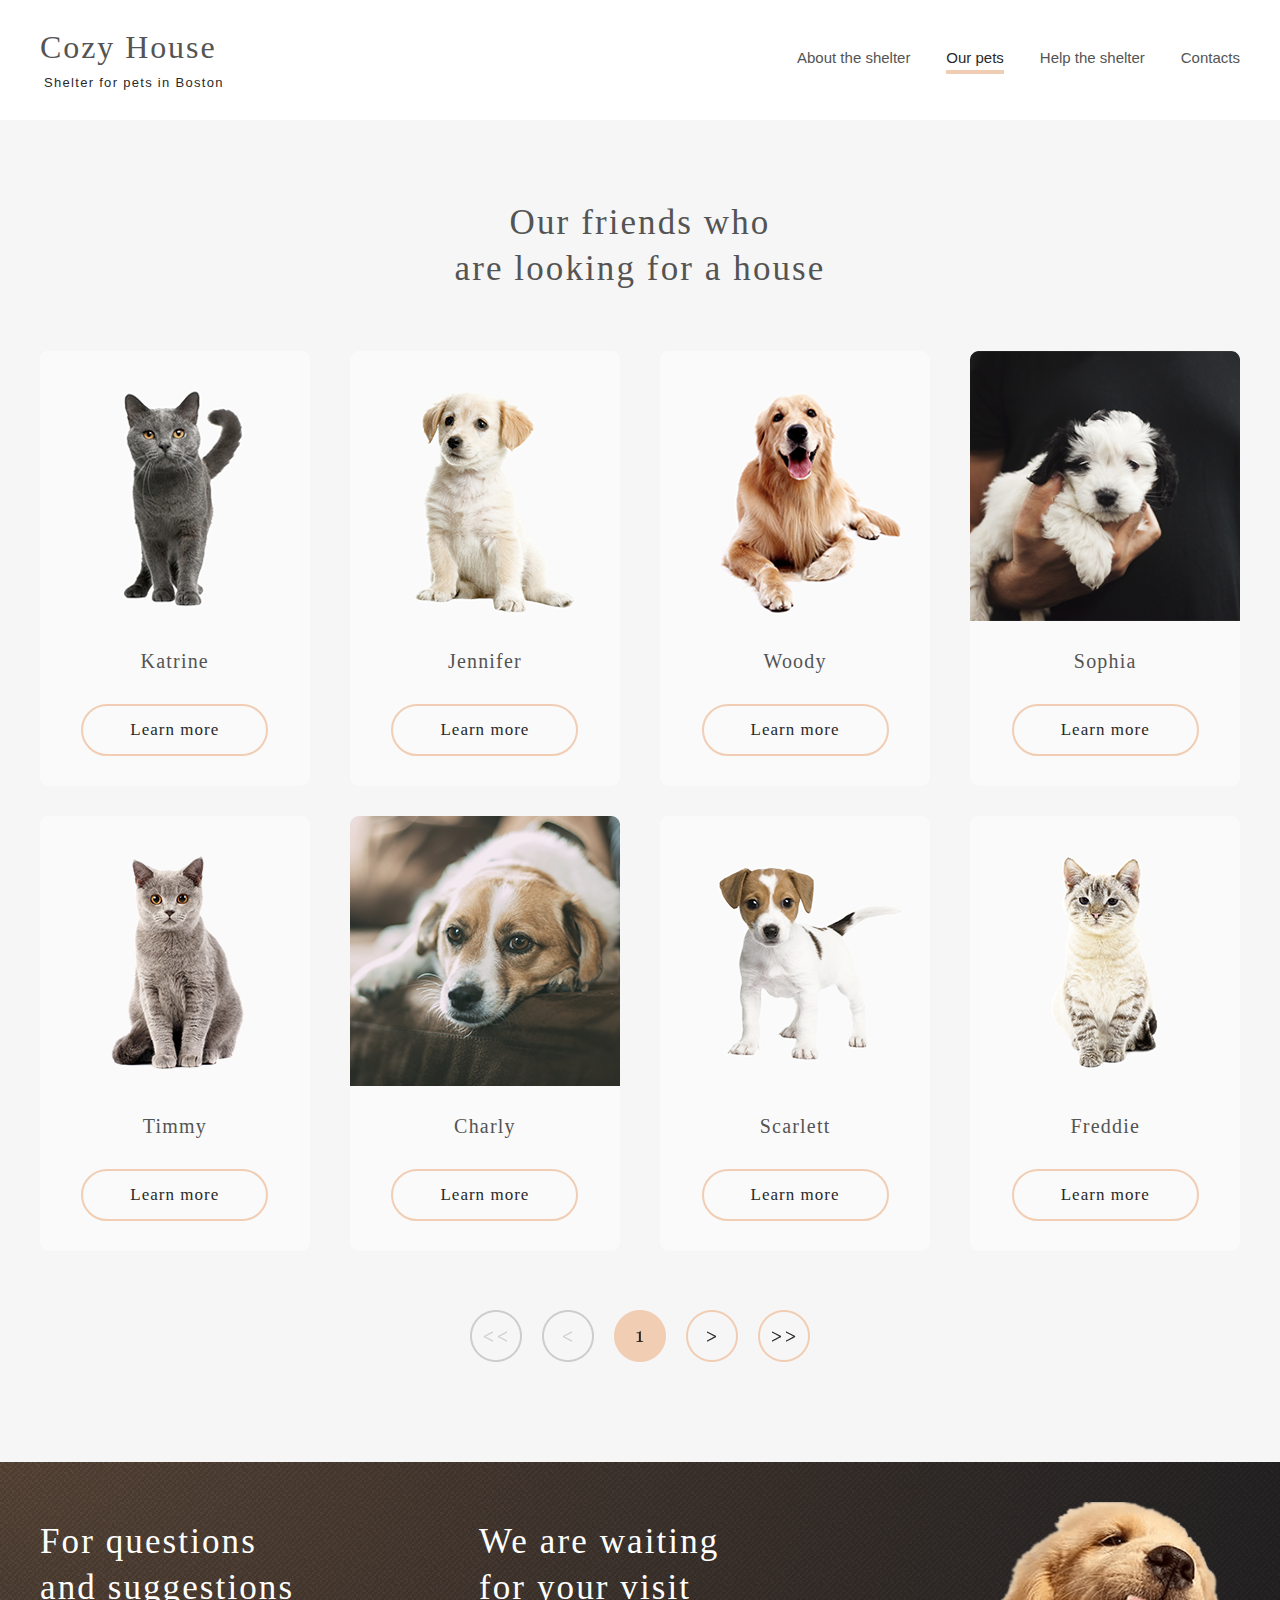
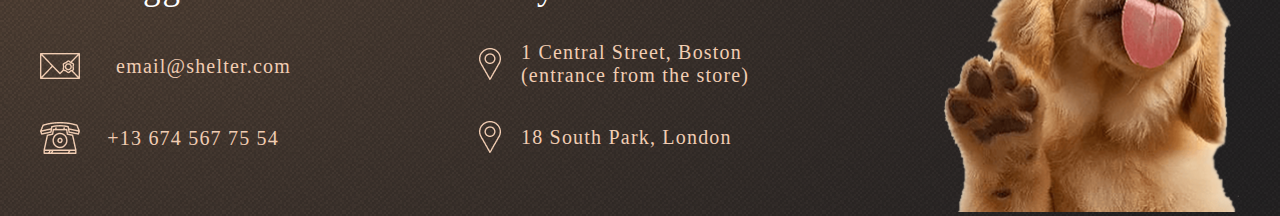
==== commit cc0791b1: "feat: global update idex.html, pets.html, style.css. fix bugs" ====
--- a/shelter/pets.html
+++ b/shelter/pets.html
@@ -33,7 +33,7 @@
                 <ul class="nav-menu nav-menu-white">
                     <li><a href="./index.html#about">About the shelter </a></li>
                     <li><a class="link-our" href="./pets.html#our-pets">Our pets<div></div></a></li>
-                    <li><a href="#our-pets">Help the shelter</a></li>
+                    <li><a href="./index.html#help">Help the shelter</a></li>
                     <li><a href="#contacts">Contacts</a></li>
                 </ul> <!-- nav-menu -->
             </nav><!-- nav -->
@@ -52,51 +52,51 @@
                         <img class="first-arrow hide-on-mobile hide-on-white"
                             src="./img/main-page/3_our_friends/button_arrow.svg" alt="arrow"><!-- arrow -->
 
-                        <div class="card">
+                        <div class="card card-katrine">
                             <img src="./img/main-page/3_our_friends/pets-katrine.png" alt="katrine">
                             <p>Katrine</p>
                             <button>Learn more</button>
                         </div> <!-- cars -->
 
-                        <div class="card hide-on-mobile">
+                        <div class="card hide-on-mobile visable-on-mobile-white">
                             <img src="./img/main-page/3_our_friends/pets-jennifer.png" alt="jennifer">
-                            <p>jennifer</p>
+                            <p>Jennifer</p>
                             <button>Learn more</button>
                         </div> <!-- card -->
 
-                        <div class="card hide-on-mobile hide-on-tablet">
+                        <div class="card hide-on-mobile hide-on-tablet visable-on-tablet-white visable-on-mobile-white">
                             <img src="./img/main-page/3_our_friends/pets-woody.png" alt="woody">
-                            <p>woody</p>
+                            <p>Woody</p>
                             <button>Learn more</button>
                         </div> <!-- card -->
 
-                        <div class="card hide-on-mobile hide-on-tablet">
+                        <div class="card hide-on-mobile hide-on-tablet-white visable-on-tablet">
                             <img src="./img/our_pets-page/carusel/pets-sophia.png" alt="sophia">
-                            <p>sophia</p>
+                            <p>Sophia</p>
                             <button>Learn more</button>
                         </div> <!-- card -->
 
-                        <div class="card hide-on-mobile hide-on-tablet">
+                        <div class="card hide-on-mobile hide-on-tablet visable-on-tablet-white">
                             <img src="./img/our_pets-page/carusel/pets-timmy.png" alt="timmy">
-                            <p>timmy</p>
+                            <p>Timmy</p>
                             <button>Learn more</button>
                         </div> <!-- card -->
 
-                        <div class="card hide-on-mobile hide-on-tablet">
+                        <div class="card hide-on-mobile hide-on-tablet visable-on-tablet-white">
                             <img src="./img/our_pets-page/carusel/pets-charly.png" alt="charly">
-                            <p>charly</p>
+                            <p>Charly</p>
                             <button>Learn more</button>
                         </div> <!-- card -->
 
                         <div class="card hide-on-mobile hide-on-tablet">
                             <img src="./img/our_pets-page/carusel/pets-scarlet.png" alt="scarlet">
-                            <p>scarlett</p>
+                            <p>Scarlett</p>
                             <button>Learn more</button>
                         </div> <!-- card -->
 
                         <div class="card hide-on-mobile hide-on-tablet">
                             <img src="./img/our_pets-page/carusel/pets-freddie.png" alt="freddie">
-                            <p>freddie</p>
+                            <p>Freddie</p>
                             <button>Learn more</button>
                         </div> <!-- card -->
 
@@ -116,7 +116,7 @@
                         </ul>
                     </div> <!-- card-white-nav -->
 
-                    <div class="card-mobile-nav">
+                    <div class="card-mobile-nav hide-on-white">
                         <img class="first-arrow" src="./img/main-page/3_our_friends/button_arrow.svg" alt="arrow">
                         <img src="./img/main-page/3_our_friends/button_arrow_2.svg" alt="arrow">
                     </div>
--- a/shelter/styles/style.css
+++ b/shelter/styles/style.css
@@ -183,8 +183,8 @@
   /* burger-menu-white */
   /* nav-white-menu */
 }
-.wrapper .header-white .nav-white .burger-menu-white {
-  color: #000000;
+.wrapper .header-white .nav-white .burger-menu-white .line {
+  border-block-color: black;
 }
 .wrapper .header-white .nav-white .nav-menu-white li a {
   color: #545454;
@@ -1114,15 +1114,65 @@
   /* cards */
   /* card-white-nav */
 }
+.wrapper-white .our_friends-white .container h2 {
+  /* media */
+}
+@media (min-width: 768px) {
+  .wrapper-white .our_friends-white .container h2 {
+    margin-bottom: 30px;
+  }
+}
+@media (min-width: 1280px) {
+  .wrapper-white .our_friends-white .container h2 {
+    margin-bottom: 60px;
+  }
+}
 .wrapper-white .our_friends-white .container .hide-on-white {
   display: none;
 }
 .wrapper-white .our_friends-white .container .cards {
   display: grid;
-  grid-template-columns: repeat(4, 1fr);
-  grid-column-gap: 40px;
-  grid-row-gap: 10px;
+  /* media */
+  /* media */
   /* hide-on-white */
+}
+@media (min-width: 320px) {
+  .wrapper-white .our_friends-white .container .cards {
+    grid-template-columns: repeat(1, 1fr);
+    grid-template-rows: repeat(3, 1fr);
+    margin-bottom: 11px;
+  }
+  .wrapper-white .our_friends-white .container .cards .card {
+    margin-bottom: 30px;
+  }
+  .wrapper-white .our_friends-white .container .cards .visable-on-mobile-white {
+    display: block;
+  }
+  .wrapper-white .our_friends-white .container .cards .card-katrine {
+    margin-bottom: 30px;
+  }
+}
+@media (min-width: 768px) {
+  .wrapper-white .our_friends-white .container .cards {
+    width: 81.6%;
+    grid-template-columns: repeat(2, 1fr);
+    grid-template-rows: repeat(3, 1fr);
+    grid-column-gap: 0;
+    margin-bottom: 9px;
+  }
+  .wrapper-white .our_friends-white .container .cards .visable-on-tablet-white {
+    display: block;
+  }
+}
+@media (min-width: 1280px) {
+  .wrapper-white .our_friends-white .container .cards {
+    width: 93.8%;
+    margin-bottom: 29px;
+    grid-template-columns: repeat(4, 1fr);
+    grid-template-rows: repeat(2, 1fr);
+    grid-column-gap: 40px;
+    grid-row-gap: 0px;
+  }
 }
 .wrapper-white .our_friends-white .container .cards .hide-on-white {
   display: none;
@@ -1132,10 +1182,27 @@
   width: 340px;
   padding-bottom: 98px;
   /* media */
+  /* media */
+  /* media */
+}
+@media (min-width: 320px) {
+  .wrapper-white .our_friends-white .container .card-white-nav {
+    padding-bottom: 38px;
+  }
 }
 @media (max-width: 767px) {
   .wrapper-white .our_friends-white .container .card-white-nav {
     width: 300px;
+  }
+}
+@media (min-width: 768px) {
+  .wrapper-white .our_friends-white .container .card-white-nav {
+    padding-bottom: 72px;
+  }
+}
+@media (min-width: 1280px) {
+  .wrapper-white .our_friends-white .container .card-white-nav {
+    padding-bottom: 96px;
   }
 }
 .wrapper-white .our_friends-white .container .card-white-nav ul {
